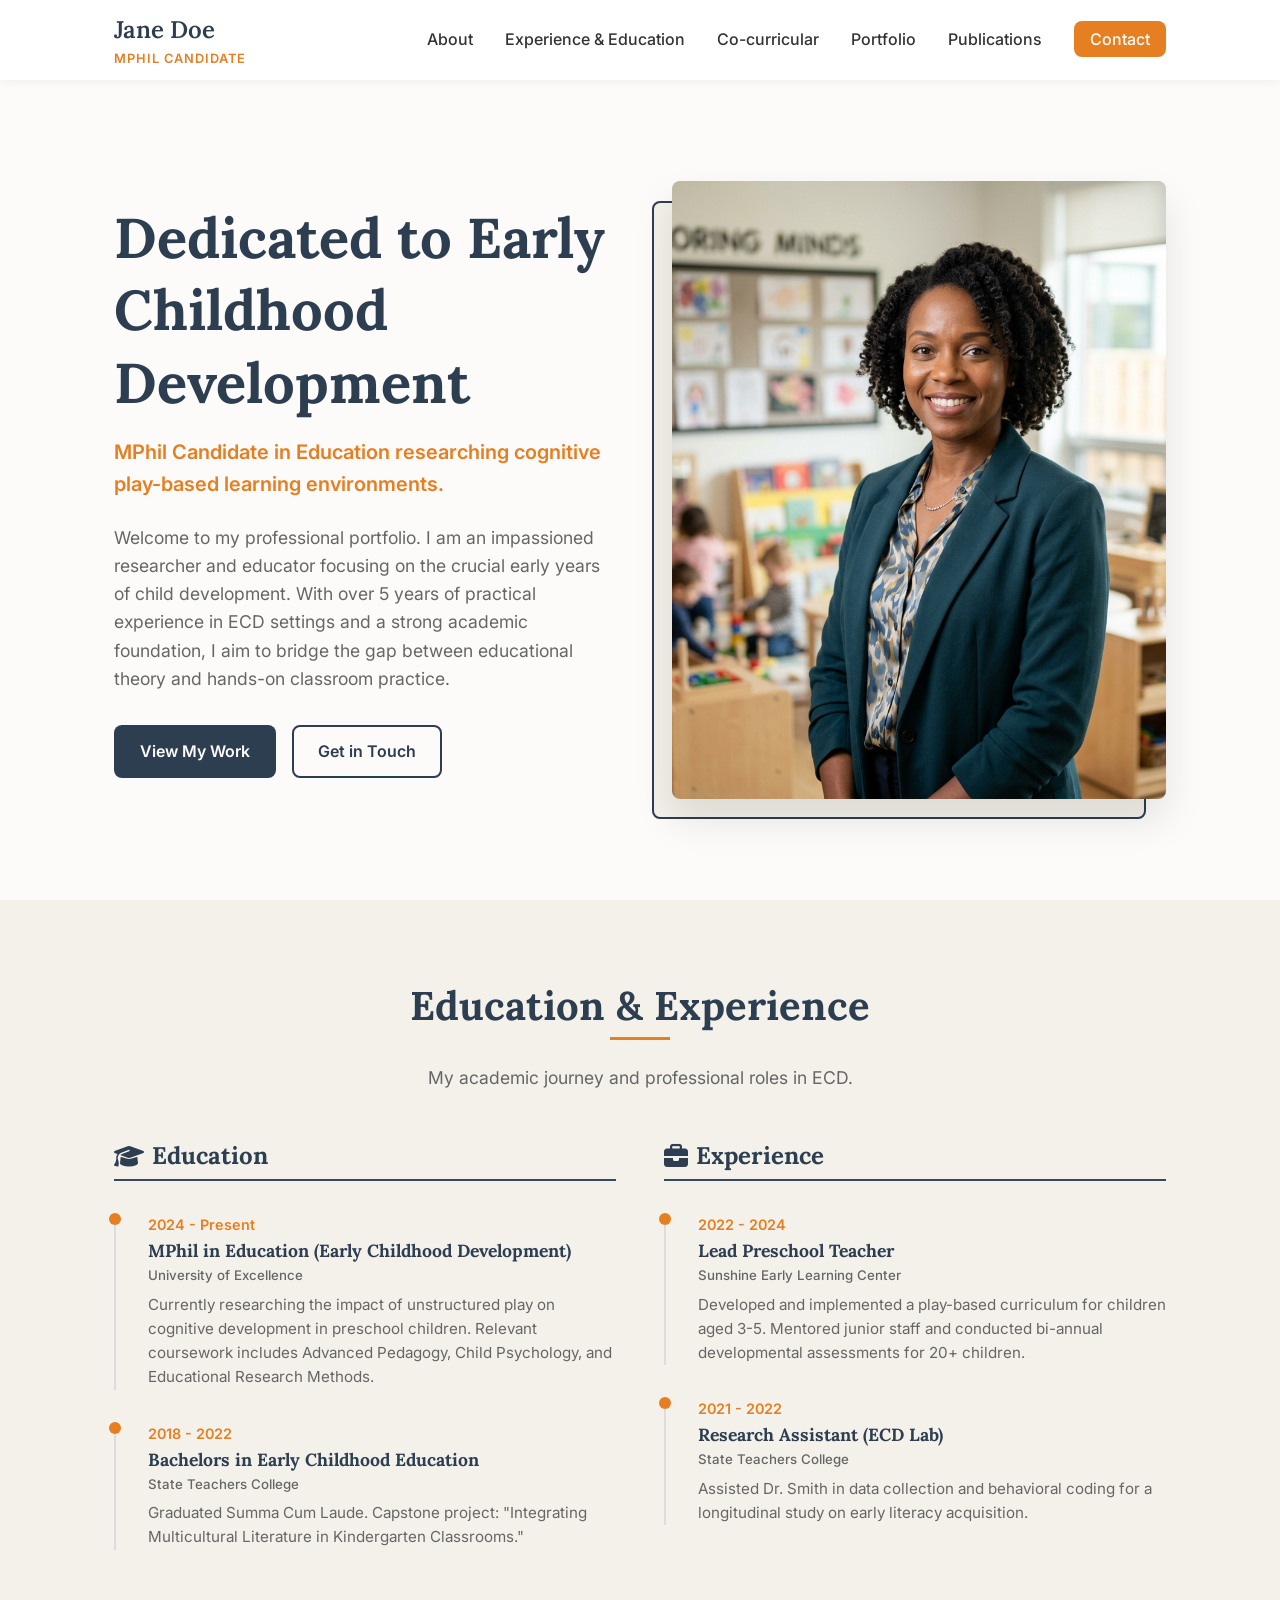
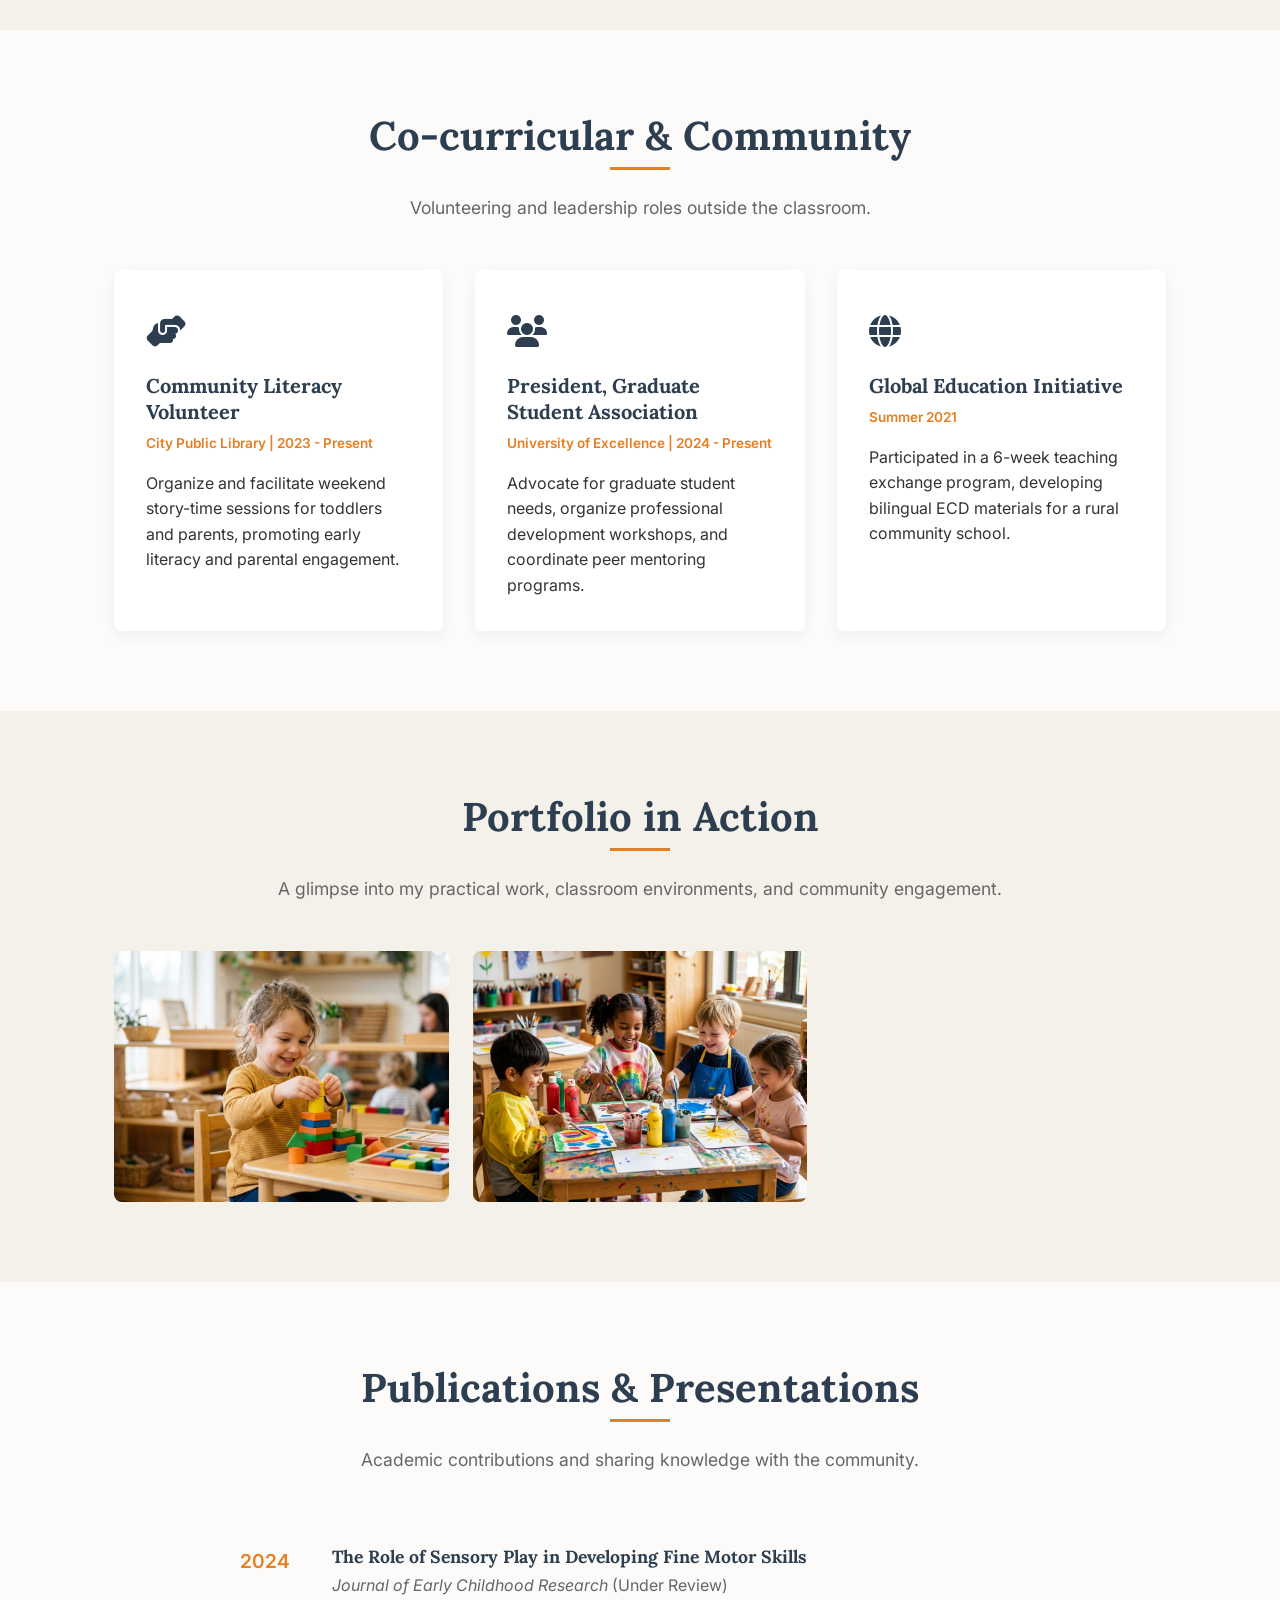
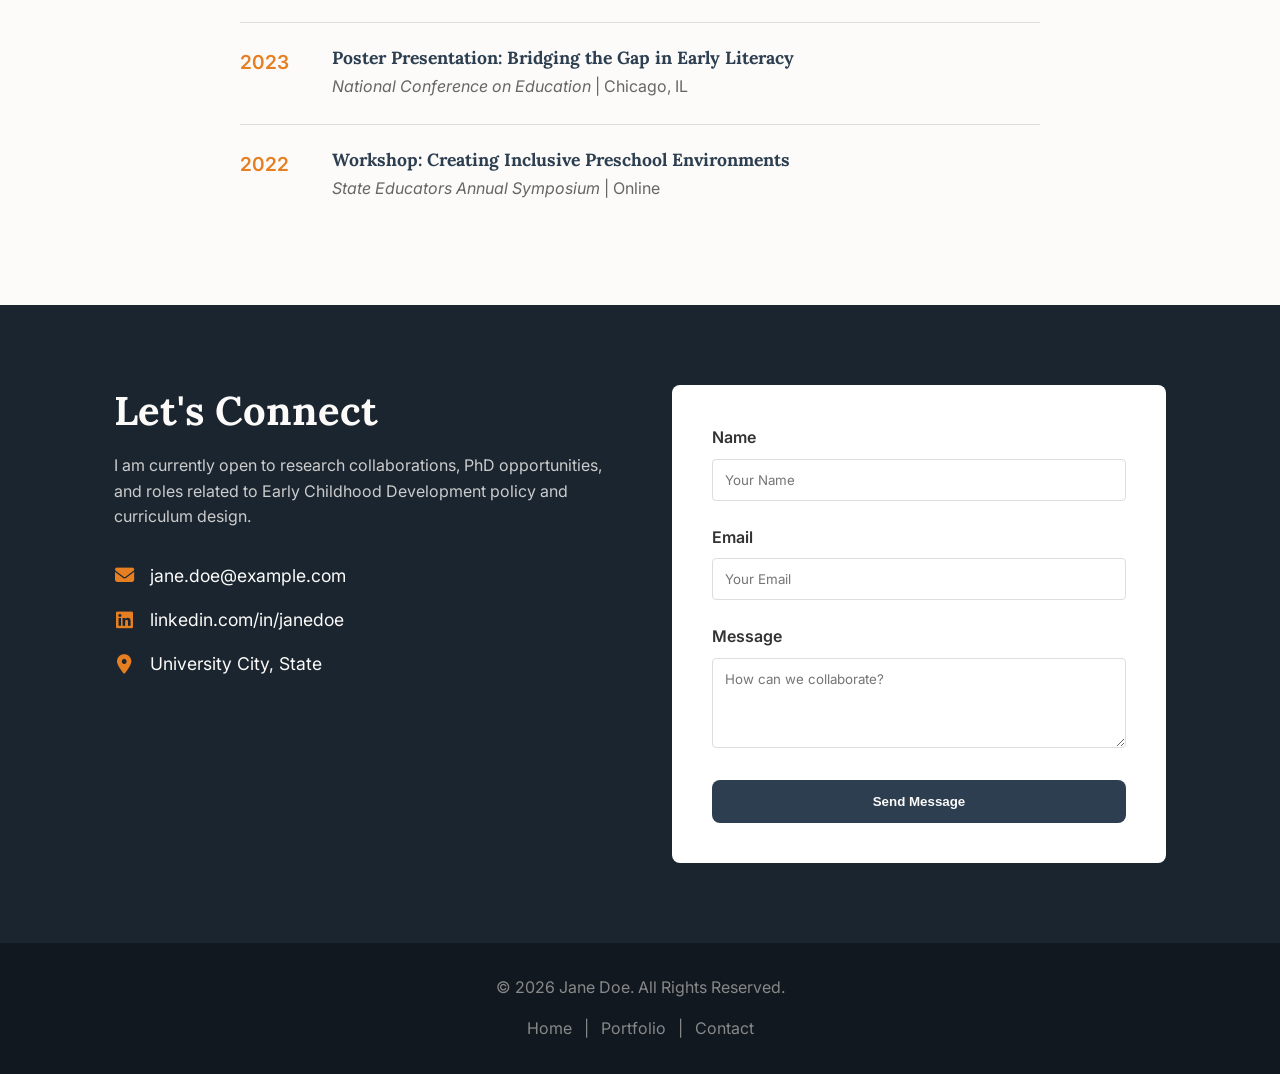
==== portfolio/index.html @ cab77593 "Initial portfolio setup" ====
<!DOCTYPE html>
<html lang="en">
<head>
    <meta charset="UTF-8">
    <meta name="viewport" content="width=device-width, initial-scale=1.0">
    <meta name="description" content="Professional portfolio for an MPhil in Education candidate specializing in Early Childhood Development (ECD).">
    <title>MPhil Education Portfolio | Early Childhood Development</title>
    <!-- Google Fonts -->
    <link rel="preconnect" href="https://fonts.googleapis.com">
    <link rel="preconnect" href="https://fonts.gstatic.com" crossorigin>
    <link href="https://fonts.googleapis.com/css2?family=Inter:wght@300;400;600&family=Lora:ital,wght@0,400;0,600;1,400&display=swap" rel="stylesheet">
    <!-- FontAwesome for Icons -->
    <link rel="stylesheet" href="https://cdnjs.cloudflare.com/ajax/libs/font-awesome/6.4.0/css/all.min.css">
    <!-- Custom CSS -->
    <link rel="stylesheet" href="css/styles.css">
</head>
<body>

    <!-- Header & Navigation -->
    <header class="site-header">
        <div class="container header-container">
            <div class="logo">
                <a href="#home">Jane Doe <span>MPhil Candidate</span></a>
            </div>
            <button class="mobile-menu-toggle" aria-label="Toggle navigation" aria-expanded="false">
                <i class="fas fa-bars"></i>
            </button>
            <nav class="main-nav">
                <ul>
                    <li><a href="#home">About</a></li>
                    <li><a href="#experience">Experience & Education</a></li>
                    <li><a href="#co-curricular">Co-curricular</a></li>
                    <li><a href="#portfolio">Portfolio</a></li>
                    <li><a href="#publications">Publications</a></li>
                    <li><a href="#contact" class="btn-nav">Contact</a></li>
                </ul>
            </nav>
        </div>
    </header>

    <main>
        <!-- Hero / About Section -->
        <section id="home" class="hero-section">
            <div class="container hero-container">
                <div class="hero-content">
                    <h1>Dedicated to Early Childhood Development</h1>
                    <p class="subtitle">MPhil Candidate in Education researching cognitive play-based learning environments.</p>
                    <p class="bio">
                        Welcome to my professional portfolio. I am an impassioned researcher and educator focusing on the crucial early years of child development. With over 5 years of practical experience in ECD settings and a strong academic foundation, I aim to bridge the gap between educational theory and hands-on classroom practice.
                    </p>
                    <div class="hero-actions">
                        <a href="#portfolio" class="btn btn-primary">View My Work</a>
                        <a href="#contact" class="btn btn-outline">Get in Touch</a>
                    </div>
                </div>
                <div class="hero-image">
                    <img src="assets/images/profile_photo.png" alt="Portrait of Jane Doe in an early childhood classroom">
                    <div class="image-backdrop"></div>
                </div>
            </div>
        </section>

        <!-- Education & Experience Section -->
        <section id="experience" class="section bg-light">
            <div class="container">
                <div class="section-header">
                    <h2>Education & Experience</h2>
                    <p>My academic journey and professional roles in ECD.</p>
                </div>
                <div class="timeline-container">
                    
                    <!-- Education Timeline -->
                    <div class="timeline">
                        <h3 class="timeline-title"><i class="fas fa-graduation-cap"></i> Education</h3>
                        <div class="timeline-item">
                            <div class="timeline-dot"></div>
                            <div class="timeline-date">2024 - Present</div>
                            <h4>MPhil in Education (Early Childhood Development)</h4>
                            <h5>University of Excellence</h5>
                            <p>Currently researching the impact of unstructured play on cognitive development in preschool children. Relevant coursework includes Advanced Pedagogy, Child Psychology, and Educational Research Methods.</p>
                        </div>
                        <div class="timeline-item">
                            <div class="timeline-dot"></div>
                            <div class="timeline-date">2018 - 2022</div>
                            <h4>Bachelors in Early Childhood Education</h4>
                            <h5>State Teachers College</h5>
                            <p>Graduated Summa Cum Laude. Capstone project: "Integrating Multicultural Literature in Kindergarten Classrooms."</p>
                        </div>
                    </div>

                    <!-- Experience Timeline -->
                    <div class="timeline">
                        <h3 class="timeline-title"><i class="fas fa-briefcase"></i> Experience</h3>
                        <div class="timeline-item">
                            <div class="timeline-dot"></div>
                            <div class="timeline-date">2022 - 2024</div>
                            <h4>Lead Preschool Teacher</h4>
                            <h5>Sunshine Early Learning Center</h5>
                            <p>Developed and implemented a play-based curriculum for children aged 3-5. Mentored junior staff and conducted bi-annual developmental assessments for 20+ children.</p>
                        </div>
                        <div class="timeline-item">
                            <div class="timeline-dot"></div>
                            <div class="timeline-date">2021 - 2022</div>
                            <h4>Research Assistant (ECD Lab)</h4>
                            <h5>State Teachers College</h5>
                            <p>Assisted Dr. Smith in data collection and behavioral coding for a longitudinal study on early literacy acquisition.</p>
                        </div>
                    </div>
                </div>
            </div>
        </section>

        <!-- Co-curricular Activities -->
        <section id="co-curricular" class="section">
            <div class="container">
                <div class="section-header">
                    <h2>Co-curricular & Community</h2>
                    <p>Volunteering and leadership roles outside the classroom.</p>
                </div>
                <div class="cards-grid">
                    <div class="card">
                        <div class="card-icon"><i class="fas fa-hands-helping"></i></div>
                        <h3>Community Literacy Volunteer</h3>
                        <p class="card-date">City Public Library | 2023 - Present</p>
                        <p>Organize and facilitate weekend story-time sessions for toddlers and parents, promoting early literacy and parental engagement.</p>
                    </div>
                    <div class="card">
                        <div class="card-icon"><i class="fas fa-users"></i></div>
                        <h3>President, Graduate Student Association</h3>
                        <p class="card-date">University of Excellence | 2024 - Present</p>
                        <p>Advocate for graduate student needs, organize professional development workshops, and coordinate peer mentoring programs.</p>
                    </div>
                    <div class="card">
                        <div class="card-icon"><i class="fas fa-globe"></i></div>
                        <h3>Global Education Initiative</h3>
                        <p class="card-date">Summer 2021</p>
                        <p>Participated in a 6-week teaching exchange program, developing bilingual ECD materials for a rural community school.</p>
                    </div>
                </div>
            </div>
        </section>

        <!-- Portfolio / Photo Gallery -->
        <section id="portfolio" class="section bg-light">
            <div class="container">
                <div class="section-header">
                    <h2>Portfolio in Action</h2>
                    <p>A glimpse into my practical work, classroom environments, and community engagement.</p>
                </div>
                <!-- Gallery Grid -->
                <div class="gallery-grid" id="gallery-container">
                    <!-- Gallery items will be populated by JavaScript -->
                </div>
            </div>
        </section>

        <!-- Publications & Presentations -->
        <section id="publications" class="section">
            <div class="container">
                <div class="section-header">
                    <h2>Publications & Presentations</h2>
                    <p>Academic contributions and sharing knowledge with the community.</p>
                </div>
                <ul class="publications-list">
                    <li>
                        <span class="pub-year">2024</span>
                        <div class="pub-details">
                            <h4>The Role of Sensory Play in Developing Fine Motor Skills</h4>
                            <p><em>Journal of Early Childhood Research</em> (Under Review)</p>
                        </div>
                    </li>
                    <li>
                        <span class="pub-year">2023</span>
                        <div class="pub-details">
                            <h4>Poster Presentation: Bridging the Gap in Early Literacy</h4>
                            <p><em>National Conference on Education</em> | Chicago, IL</p>
                        </div>
                    </li>
                    <li>
                        <span class="pub-year">2022</span>
                        <div class="pub-details">
                            <h4>Workshop: Creating Inclusive Preschool Environments</h4>
                            <p><em>State Educators Annual Symposium</em> | Online</p>
                        </div>
                    </li>
                </ul>
            </div>
        </section>

        <!-- Contact Section -->
        <section id="contact" class="section bg-dark">
            <div class="container">
                <div class="contact-grid">
                    <div class="contact-info">
                        <h2>Let's Connect</h2>
                        <p>I am currently open to research collaborations, PhD opportunities, and roles related to Early Childhood Development policy and curriculum design.</p>
                        <ul class="contact-details">
                            <li><i class="fas fa-envelope"></i> <a href="mailto:jane.doe@example.com">jane.doe@example.com</a></li>
                            <li><i class="fab fa-linkedin"></i> <a href="#" target="_blank" rel="noopener noreferrer">linkedin.com/in/janedoe</a></li>
                            <li><i class="fas fa-map-marker-alt"></i> University City, State</li>
                        </ul>
                    </div>
                    <div class="contact-form-wrapper">
                        <form class="contact-form" action="#" method="POST" onsubmit="event.preventDefault(); alert('This is a static site scaffold. Form submission would be handled by a backend service like Formspree in a real deployment.');">
                            <div class="form-group">
                                <label for="name">Name</label>
                                <input type="text" id="name" name="name" required placeholder="Your Name">
                            </div>
                            <div class="form-group">
                                <label for="email">Email</label>
                                <input type="email" id="email" name="email" required placeholder="Your Email">
                            </div>
                            <div class="form-group">
                                <label for="message">Message</label>
                                <textarea id="message" name="message" rows="4" required placeholder="How can we collaborate?"></textarea>
                            </div>
                            <button type="submit" class="btn btn-primary btn-block">Send Message</button>
                        </form>
                    </div>
                </div>
            </div>
        </section>
    </main>

    <footer class="site-footer">
        <div class="container">
            <p>&copy; 2026 Jane Doe. All Rights Reserved.</p>
            <p class="footer-links">
                <a href="#home">Home</a> | 
                <a href="#portfolio">Portfolio</a> | 
                <a href="#contact">Contact</a>
            </p>
        </div>
    </footer>

    <!-- Lightbox Modal -->
    <div id="lightbox" class="lightbox" aria-hidden="true" role="dialog" aria-modal="true">
        <button class="lightbox-close" aria-label="Close image"><i class="fas fa-times"></i></button>
        <div class="lightbox-content">
            <img src="" alt="Enlarged portfolio image" id="lightbox-img">
            <p id="lightbox-caption" class="lightbox-caption"></p>
        </div>
    </div>

    <!-- Custom JS -->
    <script src="js/main.js"></script>
</body>
</html>
---- portfolio/css/styles.css ----
/* 
   MPhil Education Portfolio - Main Stylesheet
   Designed for clean, academic, and accessible presentation.
*/

:root {
    /* Color Palette - Professional Academic Theme */
    --primary-color: #2c3e50; /* Navy Blue */
    --primary-light: #34495e;
    --accent-color: #e67e22;  /* Warm Terra Cotta/Orange for accents */
    --bg-color: #fcfbf9;      /* Off-white, warm background */
    --bg-light: #f4f1ea;      /* Slightly darker off-white for sections */
    --bg-dark: #1a252f;       /* Dark section background */
    --text-main: #333333;
    --text-muted: #666666;
    --text-light: #fcfbf9;
    
    /* Typography */
    --font-heading: 'Lora', serif;
    --font-body: 'Inter', sans-serif;
    
    /* Spacing & Layout */
    --spacing-sm: 0.5rem;
    --spacing-md: 1.5rem;
    --spacing-lg: 3rem;
    --spacing-xl: 5rem;
    --container-width: 1100px;
    --border-radius: 8px;
    --transition: all 0.3s ease;
}

/* Base Styles */
* {
    margin: 0;
    padding: 0;
    box-sizing: border-box;
}

html {
    scroll-behavior: smooth;
}

body {
    font-family: var(--font-body);
    color: var(--text-main);
    background-color: var(--bg-color);
    line-height: 1.6;
    font-size: 16px;
}

h1, h2, h3, h4, h5, h6 {
    font-family: var(--font-heading);
    color: var(--primary-color);
    margin-bottom: var(--spacing-sm);
    line-height: 1.3;
}

a {
    color: var(--primary-color);
    text-decoration: none;
    transition: var(--transition);
}

a:hover {
    color: var(--accent-color);
}

img {
    max-width: 100%;
    height: auto;
    display: block;
}

ul {
    list-style: none;
}

/* Layout Utilities */
.container {
    max-width: var(--container-width);
    margin: 0 auto;
    padding: 0 var(--spacing-md);
}

.section {
    padding: var(--spacing-xl) 0;
}

.section-header {
    text-align: center;
    margin-bottom: var(--spacing-lg);
}

.section-header h2 {
    font-size: 2.5rem;
    position: relative;
    display: inline-block;
    padding-bottom: 0.5rem;
}

.section-header h2::after {
    content: '';
    position: absolute;
    width: 60px;
    height: 3px;
    background-color: var(--accent-color);
    bottom: 0;
    left: 50%;
    transform: translateX(-50%);
}

.section-header p {
    color: var(--text-muted);
    margin-top: 1rem;
    font-size: 1.1rem;
}

.bg-light { background-color: var(--bg-light); }
.bg-dark { background-color: var(--bg-dark); color: var(--text-light); }
.bg-dark h2, .bg-dark h3 { color: var(--text-light); }

/* Buttons */
.btn {
    display: inline-block;
    padding: 0.75rem 1.5rem;
    border-radius: var(--border-radius);
    font-weight: 600;
    cursor: pointer;
    text-align: center;
    transition: var(--transition);
    border: 2px solid transparent;
}

.btn-primary {
    background-color: var(--primary-color);
    color: var(--text-light);
}

.btn-primary:hover {
    background-color: var(--primary-light);
    color: white;
    transform: translateY(-2px);
}

.btn-outline {
    background-color: transparent;
    border-color: var(--primary-color);
    color: var(--primary-color);
}

.btn-outline:hover {
    background-color: var(--primary-color);
    color: var(--text-light);
}

.btn-block {
    display: block;
    width: 100%;
}

/* Header & Navigation */
.site-header {
    background-color: white;
    box-shadow: 0 2px 10px rgba(0,0,0,0.05);
    position: sticky;
    top: 0;
    z-index: 1000;
}

.header-container {
    display: flex;
    justify-content: space-between;
    align-items: center;
    height: 80px;
}

.logo a {
    font-family: var(--font-heading);
    font-size: 1.5rem;
    font-weight: 600;
    color: var(--primary-color);
}

.logo span {
    display: block;
    font-family: var(--font-body);
    font-size: 0.8rem;
    color: var(--accent-color);
    text-transform: uppercase;
    letter-spacing: 1px;
}

.main-nav ul {
    display: flex;
    gap: 2rem;
    align-items: center;
}

.main-nav a {
    font-weight: 500;
    color: var(--text-main);
}

.main-nav a:hover {
    color: var(--accent-color);
}

.btn-nav {
    background-color: var(--accent-color);
    color: white !important;
    padding: 0.5rem 1rem;
    border-radius: var(--border-radius);
    transition: var(--transition);
}

.btn-nav:hover {
    background-color: #d68910;
}

.mobile-menu-toggle {
    display: none;
    background: none;
    border: none;
    font-size: 1.5rem;
    color: var(--primary-color);
    cursor: pointer;
}

/* Hero Section */
.hero-section {
    padding: 6rem 0;
    min-height: calc(100vh - 80px);
    display: flex;
    align-items: center;
}

.hero-container {
    display: grid;
    grid-template-columns: 1fr 1fr;
    gap: 4rem;
    align-items: center;
}

.hero-content h1 {
    font-size: 3.5rem;
    margin-bottom: 1rem;
}

.hero-content .subtitle {
    font-size: 1.25rem;
    color: var(--accent-color);
    font-weight: 600;
    margin-bottom: 1.5rem;
}

.hero-content .bio {
    font-size: 1.1rem;
    color: var(--text-muted);
    margin-bottom: 2rem;
}

.hero-actions {
    display: flex;
    gap: 1rem;
}

.hero-image {
    position: relative;
    border-radius: var(--border-radius);
}

.hero-image img {
    border-radius: var(--border-radius);
    position: relative;
    z-index: 2;
    box-shadow: 0 20px 40px rgba(0,0,0,0.1);
    object-fit: cover;
    aspect-ratio: 4/5;
    width: 100%;
}

.image-backdrop {
    position: absolute;
    top: 20px;
    left: -20px;
    width: 100%;
    height: 100%;
    background-color: var(--bg-light);
    border: 2px solid var(--primary-color);
    border-radius: var(--border-radius);
    z-index: 1;
}

/* Timeline (Education & Experience) */
.timeline-container {
    display: grid;
    grid-template-columns: 1fr 1fr;
    gap: 3rem;
}

.timeline-title {
    font-size: 1.5rem;
    margin-bottom: 2rem;
    display: flex;
    align-items: center;
    gap: 0.5rem;
    border-bottom: 2px solid var(--primary-light);
    padding-bottom: 0.5rem;
}

.timeline-item {
    position: relative;
    padding-left: 2rem;
    margin-bottom: 2rem;
    border-left: 2px solid #ddd;
}

.timeline-item:last-child {
    margin-bottom: 0;
}

.timeline-dot {
    position: absolute;
    left: -7px;
    top: 0;
    width: 12px;
    height: 12px;
    background-color: var(--accent-color);
    border-radius: 50%;
}

.timeline-date {
    font-weight: 600;
    color: var(--accent-color);
    font-size: 0.9rem;
    margin-bottom: 0.25rem;
}

.timeline-item h4 {
    margin-bottom: 0.25rem;
    font-size: 1.1rem;
}

.timeline-item h5 {
    color: var(--text-muted);
    font-family: var(--font-body);
    font-weight: 500;
    margin-bottom: 0.5rem;
}

.timeline-item p {
    font-size: 0.95rem;
    color: var(--text-muted);
}

/* Co-curricular Cards */
.cards-grid {
    display: grid;
    grid-template-columns: repeat(auto-fit, minmax(300px, 1fr));
    gap: 2rem;
}

.card {
    background-color: white;
    padding: 2rem;
    border-radius: var(--border-radius);
    box-shadow: 0 5px 15px rgba(0,0,0,0.05);
    transition: var(--transition);
    border-top: 4px solid transparent;
}

.card:hover {
    transform: translateY(-5px);
    box-shadow: 0 10px 25px rgba(0,0,0,0.1);
    border-top-color: var(--accent-color);
}

.card-icon {
    font-size: 2rem;
    color: var(--primary-color);
    margin-bottom: 1rem;
}

.card h3 {
    font-size: 1.25rem;
    margin-bottom: 0.5rem;
}

.card-date {
    font-size: 0.85rem;
    color: var(--accent-color);
    font-weight: 600;
    margin-bottom: 1rem;
}

/* Portfolio Gallery */
.gallery-grid {
    display: grid;
    grid-template-columns: repeat(auto-fill, minmax(300px, 1fr));
    gap: 1.5rem;
}

.gallery-item {
    position: relative;
    border-radius: var(--border-radius);
    overflow: hidden;
    cursor: pointer;
    aspect-ratio: 4/3;
}

.gallery-item img {
    width: 100%;
    height: 100%;
    object-fit: cover;
    transition: transform 0.5s ease;
}

.gallery-overlay {
    position: absolute;
    bottom: 0;
    left: 0;
    right: 0;
    background: linear-gradient(transparent, rgba(0,0,0,0.8));
    padding: 2rem 1rem 1rem;
    color: white;
    transform: translateY(100%);
    transition: transform 0.3s ease;
}

.gallery-item:hover img {
    transform: scale(1.05);
}

.gallery-item:hover .gallery-overlay {
    transform: translateY(0);
}

.gallery-overlay h3 {
    color: white;
    font-size: 1.1rem;
    margin-bottom: 0.25rem;
}

.gallery-overlay p {
    font-size: 0.9rem;
    opacity: 0.9;
}

/* Publications */
.publications-list {
    max-width: 800px;
    margin: 0 auto;
}

.publications-list li {
    display: flex;
    gap: 2rem;
    padding: 1.5rem 0;
    border-bottom: 1px solid #ddd;
}

.publications-list li:last-child {
    border-bottom: none;
}

.pub-year {
    font-weight: 600;
    font-size: 1.2rem;
    color: var(--accent-color);
    min-width: 60px;
}

.pub-details h4 {
    font-size: 1.1rem;
    margin-bottom: 0.25rem;
}

.pub-details p {
    color: var(--text-muted);
}

/* Contact Section */
.contact-grid {
    display: grid;
    grid-template-columns: 1fr 1fr;
    gap: 4rem;
}

.contact-info h2 {
    font-size: 2.5rem;
    margin-bottom: 1rem;
}

.contact-info p {
    margin-bottom: 2rem;
    color: #ccc;
}

.contact-details li {
    display: flex;
    align-items: center;
    gap: 1rem;
    margin-bottom: 1rem;
    font-size: 1.1rem;
}

.contact-details i {
    color: var(--accent-color);
    font-size: 1.2rem;
    width: 20px;
    text-align: center;
}

.contact-details a {
    color: var(--text-light);
}

.contact-details a:hover {
    color: var(--accent-color);
}

.contact-form {
    background-color: white;
    padding: 2.5rem;
    border-radius: var(--border-radius);
    color: var(--text-main);
}

.form-group {
    margin-bottom: 1.5rem;
}

.form-group label {
    display: block;
    margin-bottom: 0.5rem;
    font-weight: 600;
}

.form-group input,
.form-group textarea {
    width: 100%;
    padding: 0.75rem;
    border: 1px solid #ddd;
    border-radius: 4px;
    font-family: inherit;
    transition: border-color 0.3s;
}

.form-group input:focus,
.form-group textarea:focus {
    outline: none;
    border-color: var(--primary-color);
}

/* Footer */
.site-footer {
    background-color: #111820;
    color: #888;
    text-align: center;
    padding: 2rem 0;
}

.footer-links {
    margin-top: 1rem;
}

.footer-links a {
    color: #888;
    margin: 0 0.5rem;
}

.footer-links a:hover {
    color: white;
}

/* Lightbox */
.lightbox {
    position: fixed;
    top: 0;
    left: 0;
    width: 100%;
    height: 100%;
    background-color: rgba(0,0,0,0.9);
    z-index: 2000;
    display: flex;
    justify-content: center;
    align-items: center;
    opacity: 0;
    pointer-events: none;
    transition: opacity 0.3s ease;
}

.lightbox.active {
    opacity: 1;
    pointer-events: auto;
}

.lightbox-content {
    max-width: 90%;
    max-height: 90vh;
    text-align: center;
}

.lightbox-content img {
    max-height: 80vh;
    border-radius: 4px;
    box-shadow: 0 5px 25px rgba(0,0,0,0.5);
}

.lightbox-caption {
    color: white;
    margin-top: 1rem;
    font-size: 1.1rem;
}

.lightbox-close {
    position: absolute;
    top: 20px;
    right: 30px;
    background: none;
    border: none;
    color: white;
    font-size: 2rem;
    cursor: pointer;
    transition: color 0.3s;
}

.lightbox-close:hover {
    color: var(--accent-color);
}

/* Responsive Design */
@media (max-width: 992px) {
    .hero-container,
    .timeline-container,
    .contact-grid {
        grid-template-columns: 1fr;
    }
    
    .hero-section {
        text-align: center;
        padding: 4rem 0;
    }
    
    .hero-actions {
        justify-content: center;
    }
    
    .hero-image {
        max-width: 500px;
        margin: 0 auto;
    }
}

@media (max-width: 768px) {
    .mobile-menu-toggle {
        display: block;
    }
    
    .main-nav {
        position: absolute;
        top: 80px;
        left: 0;
        width: 100%;
        background-color: white;
        box-shadow: 0 10px 10px rgba(0,0,0,0.05);
        transform: translateY(-100%);
        opacity: 0;
        pointer-events: none;
        transition: var(--transition);
        padding: 1rem 0;
    }
    
    .main-nav.active {
        transform: translateY(0);
        opacity: 1;
        pointer-events: auto;
    }
    
    .main-nav ul {
        flex-direction: column;
        gap: 1rem;
    }
    
    .hero-content h1 {
        font-size: 2.5rem;
    }
    
    .publications-list li {
        flex-direction: column;
        gap: 0.5rem;
    }
}
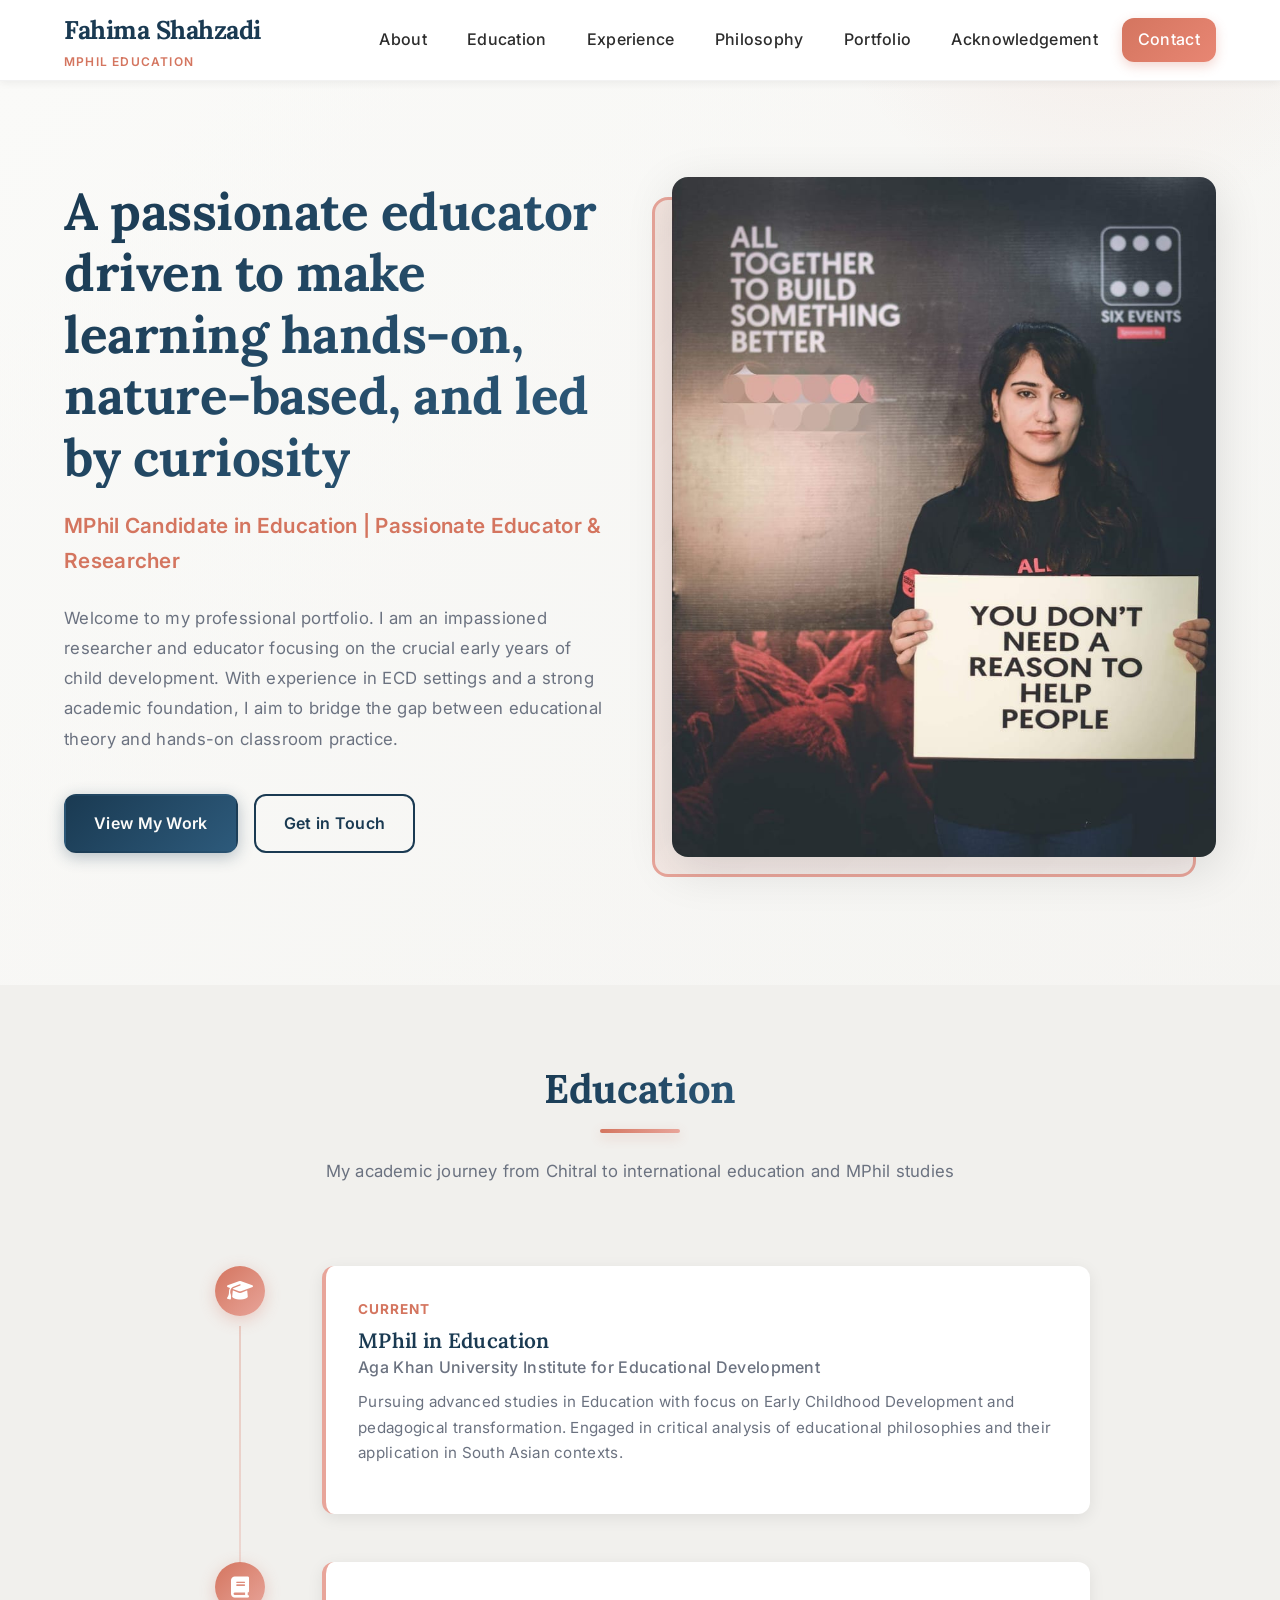
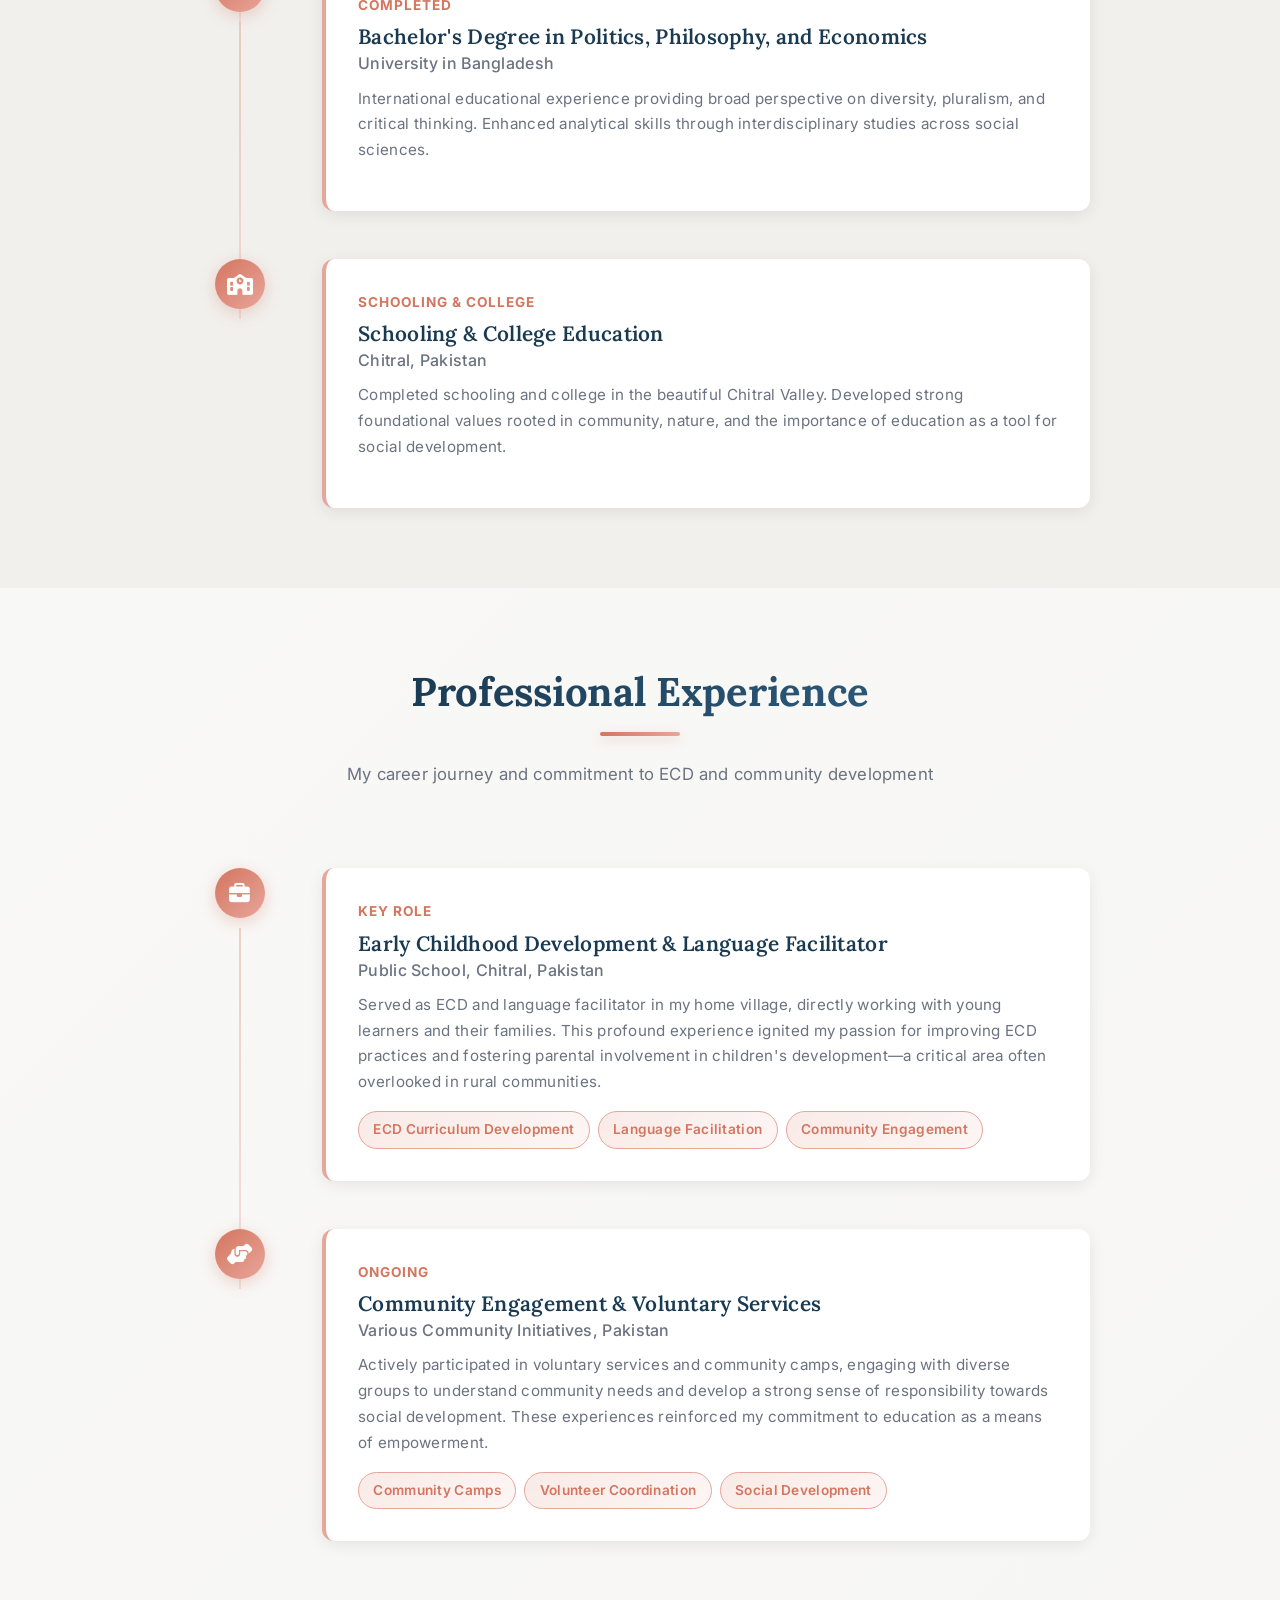
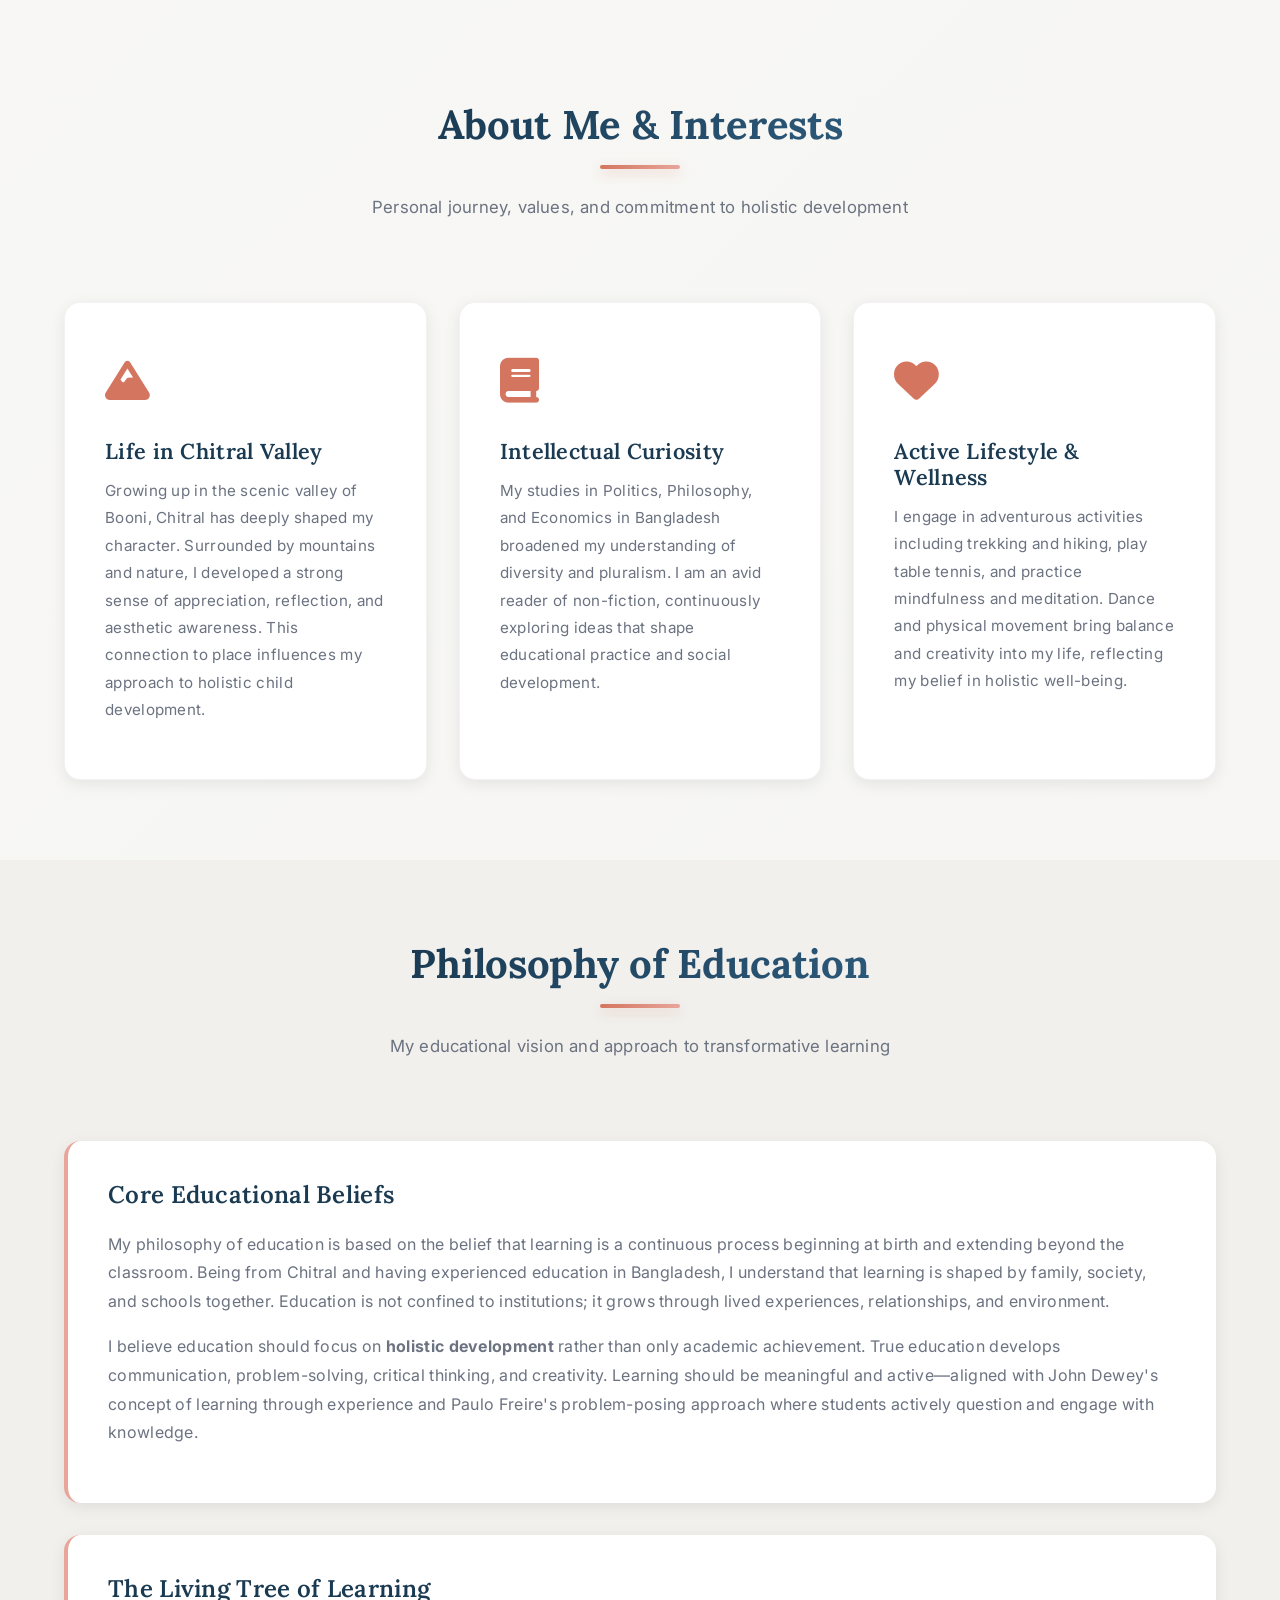
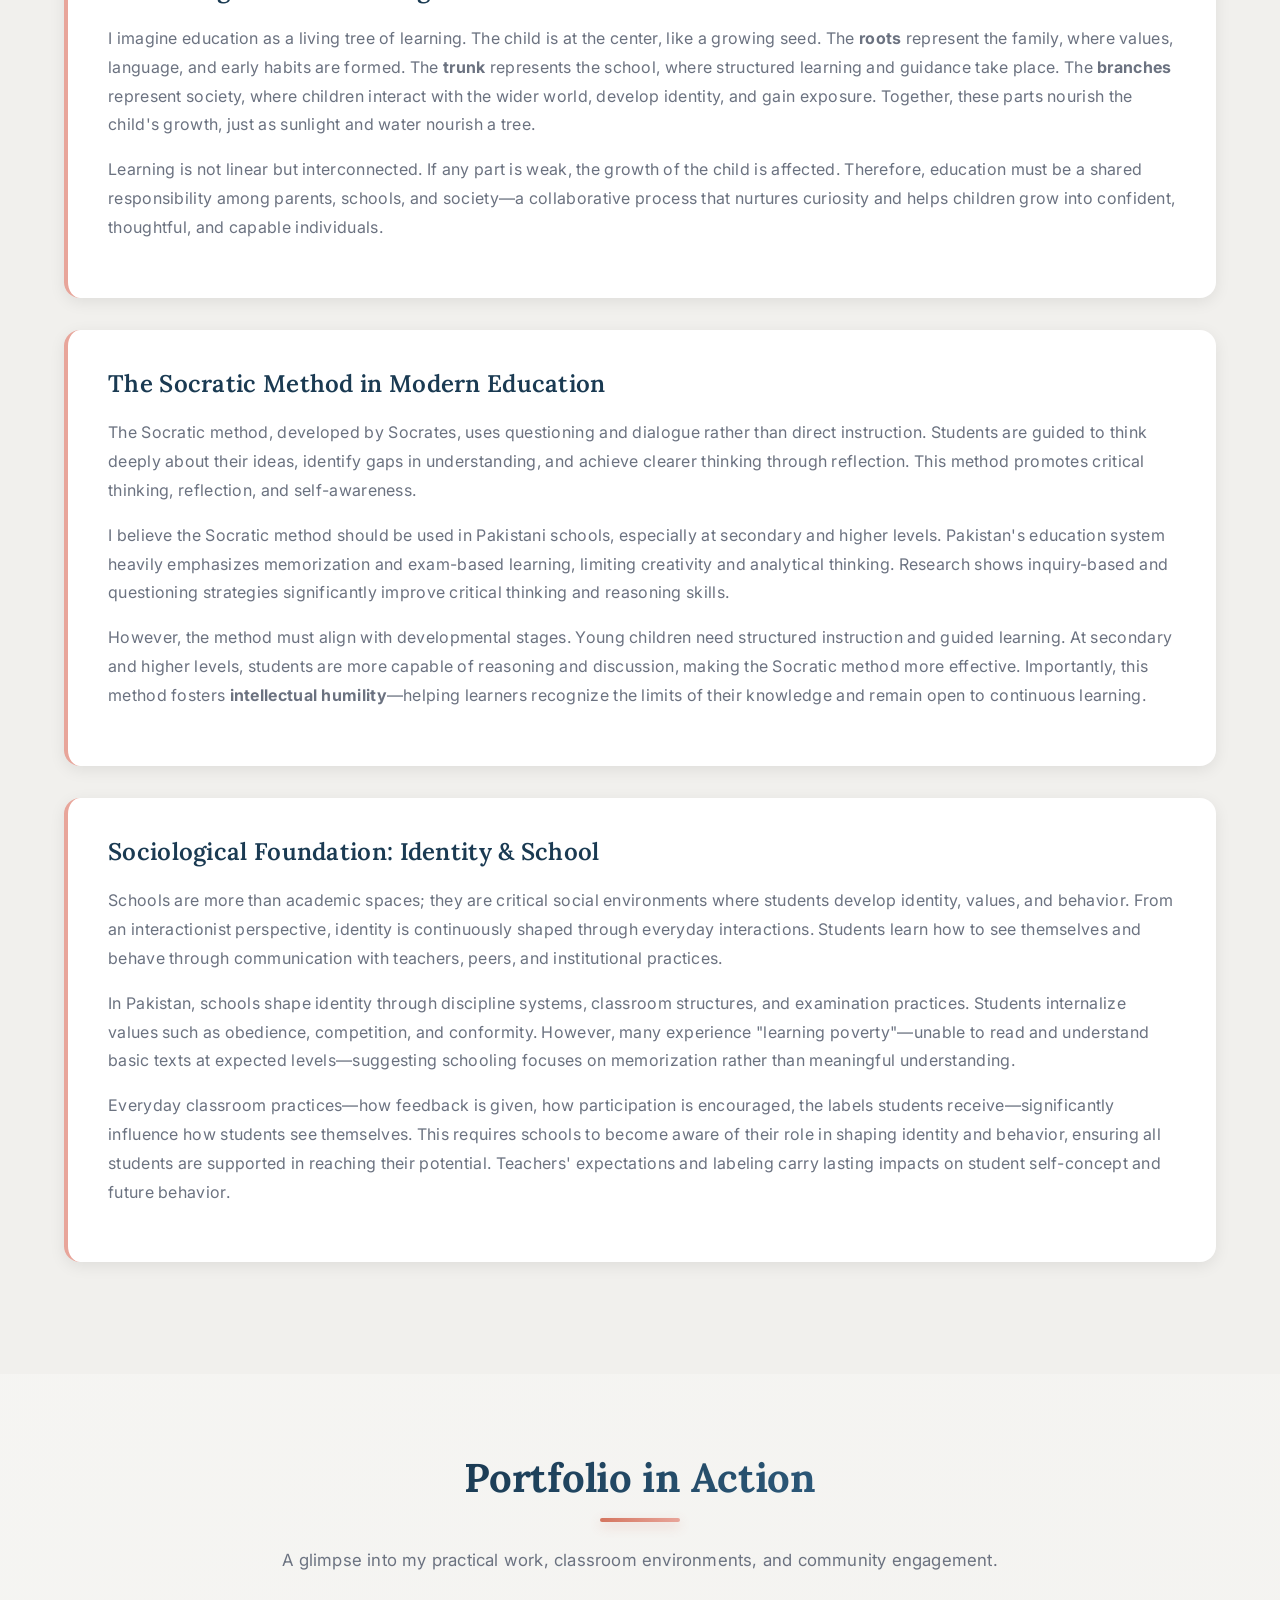
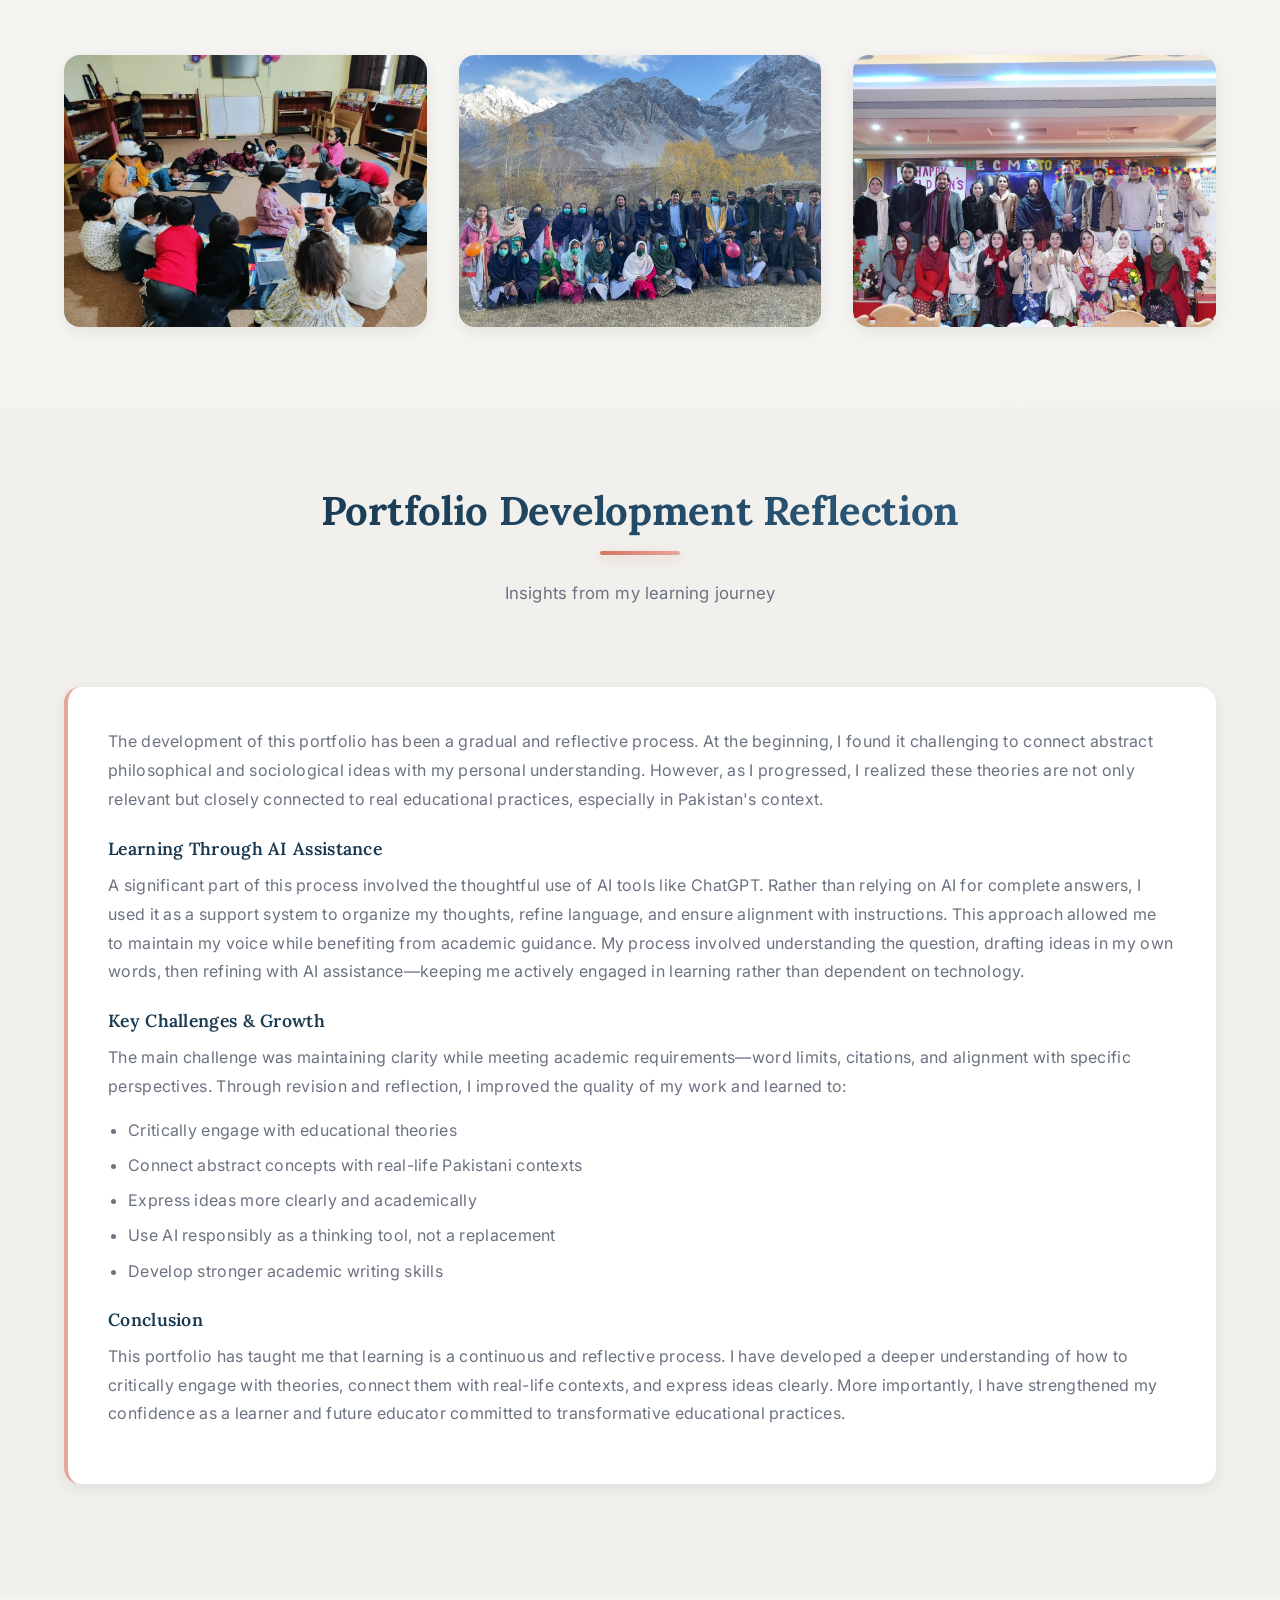
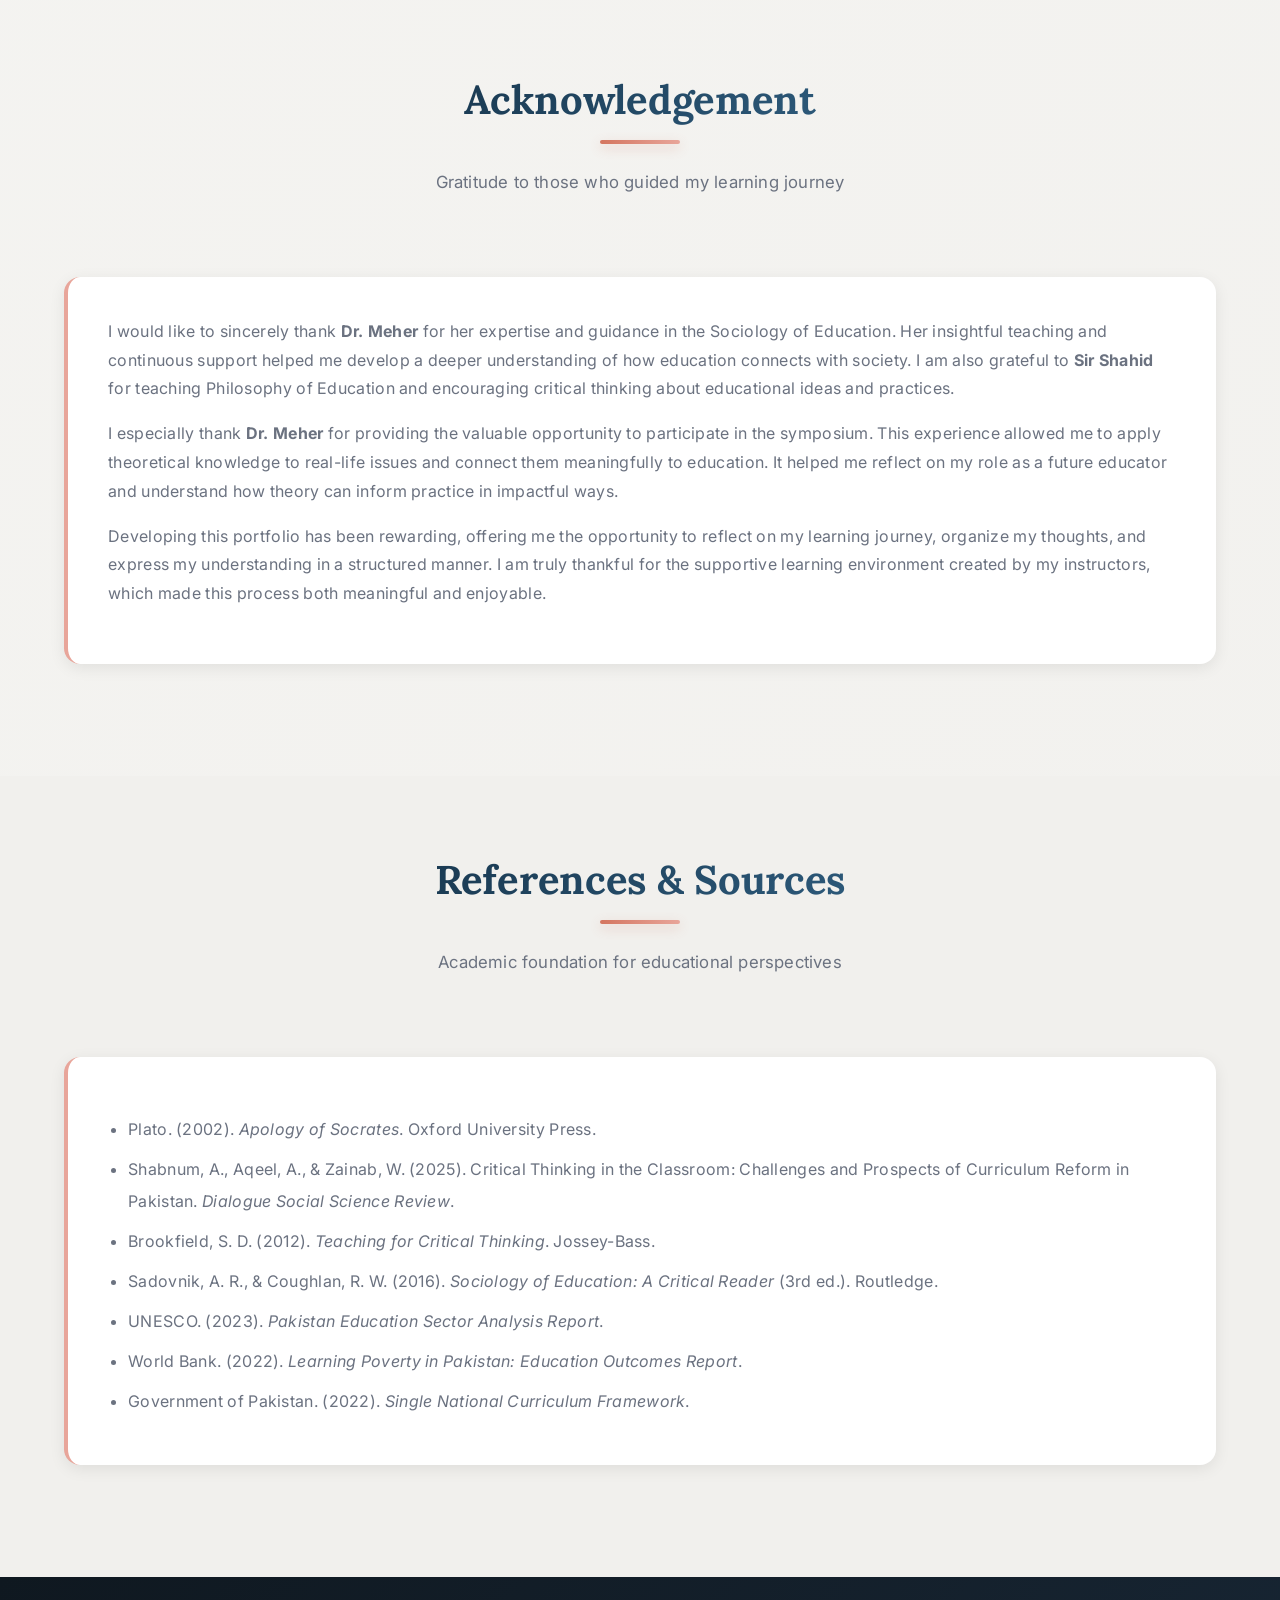
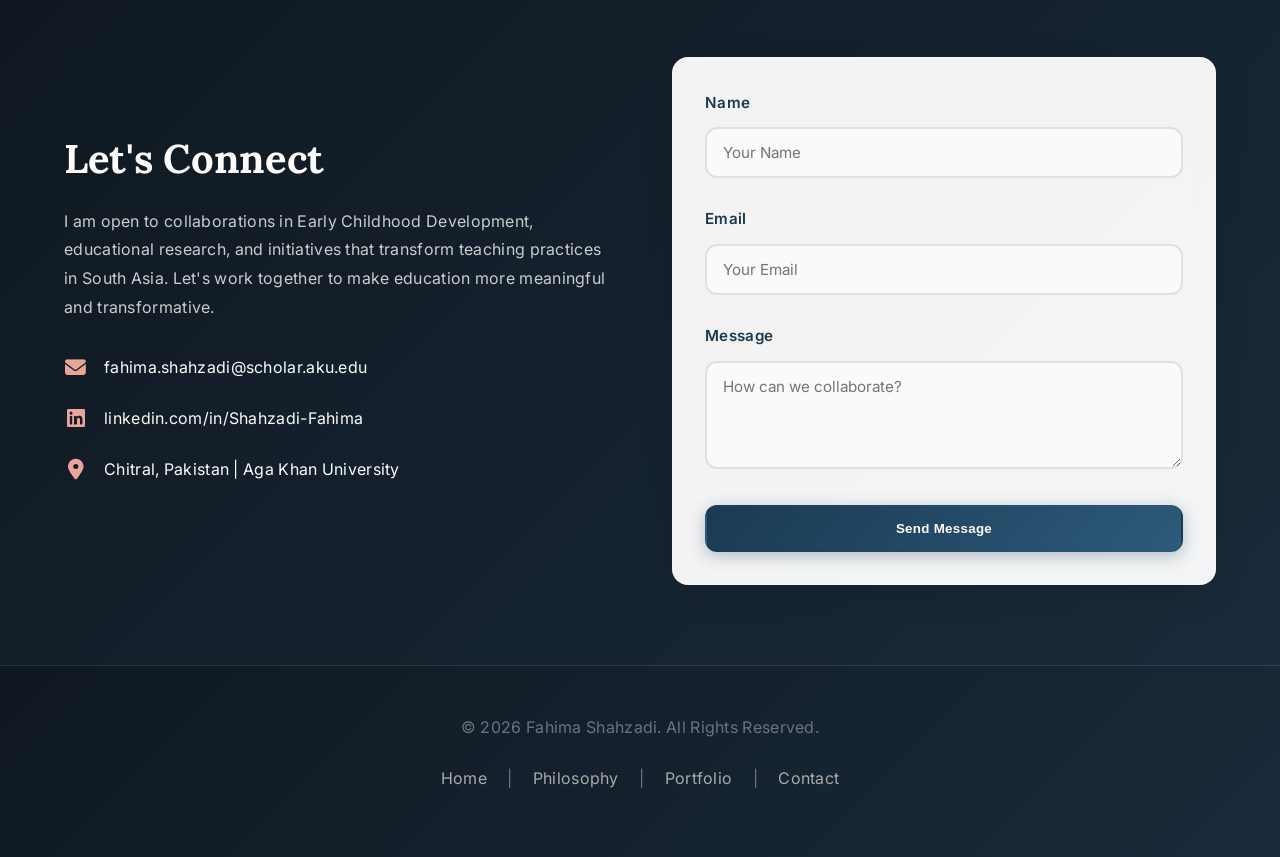
==== commit d9db8d04: "last changes" ====
--- a/portfolio/index.html
+++ b/portfolio/index.html
@@ -3,8 +3,8 @@
 <head>
     <meta charset="UTF-8">
     <meta name="viewport" content="width=device-width, initial-scale=1.0">
-    <meta name="description" content="Professional portfolio for an MPhil in Education candidate specializing in Early Childhood Development (ECD).">
-    <title>MPhil Education Portfolio | Early Childhood Development</title>
+    <meta name="description" content="Portfolio of Fahima Shahzadi - MPhil Education candidate. Expertise in Early Childhood Development, educational philosophy, and transformative teaching practices.">
+    <title>Fahima Shahzadi | MPhil Education Portfolio | Philosophy & ECD</title>
     <!-- Google Fonts -->
     <link rel="preconnect" href="https://fonts.googleapis.com">
     <link rel="preconnect" href="https://fonts.gstatic.com" crossorigin>
@@ -20,7 +20,7 @@
     <header class="site-header">
         <div class="container header-container">
             <div class="logo">
-                <a href="#home">Jane Doe <span>MPhil Candidate</span></a>
+                <a href="#home">Fahima Shahzadi <span>MPhil Education</span></a>
             </div>
             <button class="mobile-menu-toggle" aria-label="Toggle navigation" aria-expanded="false">
                 <i class="fas fa-bars"></i>
@@ -28,10 +28,11 @@
             <nav class="main-nav">
                 <ul>
                     <li><a href="#home">About</a></li>
-                    <li><a href="#experience">Experience & Education</a></li>
-                    <li><a href="#co-curricular">Co-curricular</a></li>
+                    <li><a href="#education">Education</a></li>
+                    <li><a href="#experience">Experience</a></li>
+                    <li><a href="#philosophy">Philosophy</a></li>
                     <li><a href="#portfolio">Portfolio</a></li>
-                    <li><a href="#publications">Publications</a></li>
+                    <li><a href="#acknowledgement">Acknowledgement</a></li>
                     <li><a href="#contact" class="btn-nav">Contact</a></li>
                 </ul>
             </nav>
@@ -43,10 +44,10 @@
         <section id="home" class="hero-section">
             <div class="container hero-container">
                 <div class="hero-content">
-                    <h1>Dedicated to Early Childhood Development</h1>
-                    <p class="subtitle">MPhil Candidate in Education researching cognitive play-based learning environments.</p>
-                    <p class="bio">
-                        Welcome to my professional portfolio. I am an impassioned researcher and educator focusing on the crucial early years of child development. With over 5 years of practical experience in ECD settings and a strong academic foundation, I aim to bridge the gap between educational theory and hands-on classroom practice.
+                    <h1 id="hero-title">Transforming Education Through Reflection and Critical Thinking</h1>
+                    <p class="subtitle" id="hero-subtitle">MPhil Candidate in Education at Aga Khan University Institute for Educational Development</p>
+                    <p class="bio" id="hero-bio">
+                        Growing up in Booni, Chitral has shaped my deep appreciation for nature, community, and holistic development. I am passionate about bridging the gap between educational theory and practice, particularly in Early Childhood Development. My journey spans from rural education in Pakistan to international exposure in Bangladesh, fueling my commitment to meaningful, transformative education that develops the whole child.
                     </p>
                     <div class="hero-actions">
                         <a href="#portfolio" class="btn btn-primary">View My Work</a>
@@ -54,94 +55,173 @@
                     </div>
                 </div>
                 <div class="hero-image">
-                    <img src="assets/images/profile_photo.png" alt="Portrait of Jane Doe in an early childhood classroom">
+                    <img src="assets/images/Fahima main picture.jpeg" alt="Portrait of Fahima Shahzadi from Chitral, Pakistan">
                     <div class="image-backdrop"></div>
                 </div>
             </div>
         </section>
 
-        <!-- Education & Experience Section -->
-        <section id="experience" class="section bg-light">
-            <div class="container">
-                <div class="section-header">
-                    <h2>Education & Experience</h2>
-                    <p>My academic journey and professional roles in ECD.</p>
-                </div>
-                <div class="timeline-container">
-                    
-                    <!-- Education Timeline -->
-                    <div class="timeline">
-                        <h3 class="timeline-title"><i class="fas fa-graduation-cap"></i> Education</h3>
-                        <div class="timeline-item">
-                            <div class="timeline-dot"></div>
-                            <div class="timeline-date">2024 - Present</div>
-                            <h4>MPhil in Education (Early Childhood Development)</h4>
-                            <h5>University of Excellence</h5>
-                            <p>Currently researching the impact of unstructured play on cognitive development in preschool children. Relevant coursework includes Advanced Pedagogy, Child Psychology, and Educational Research Methods.</p>
-                        </div>
-                        <div class="timeline-item">
-                            <div class="timeline-dot"></div>
-                            <div class="timeline-date">2018 - 2022</div>
-                            <h4>Bachelors in Early Childhood Education</h4>
-                            <h5>State Teachers College</h5>
-                            <p>Graduated Summa Cum Laude. Capstone project: "Integrating Multicultural Literature in Kindergarten Classrooms."</p>
-                        </div>
-                    </div>
-
-                    <!-- Experience Timeline -->
-                    <div class="timeline">
-                        <h3 class="timeline-title"><i class="fas fa-briefcase"></i> Experience</h3>
-                        <div class="timeline-item">
-                            <div class="timeline-dot"></div>
-                            <div class="timeline-date">2022 - 2024</div>
-                            <h4>Lead Preschool Teacher</h4>
-                            <h5>Sunshine Early Learning Center</h5>
-                            <p>Developed and implemented a play-based curriculum for children aged 3-5. Mentored junior staff and conducted bi-annual developmental assessments for 20+ children.</p>
-                        </div>
-                        <div class="timeline-item">
-                            <div class="timeline-dot"></div>
-                            <div class="timeline-date">2021 - 2022</div>
-                            <h4>Research Assistant (ECD Lab)</h4>
-                            <h5>State Teachers College</h5>
-                            <p>Assisted Dr. Smith in data collection and behavioral coding for a longitudinal study on early literacy acquisition.</p>
-                        </div>
-                    </div>
-                </div>
-            </div>
-        </section>
-
-        <!-- Co-curricular Activities -->
+        <!-- Education Section -->
+        <section id="education" class="section bg-light">
+            <div class="container">
+                <div class="section-header">
+                    <h2>Education</h2>
+                    <p>My academic journey from Chitral to international education and MPhil studies</p>
+                </div>
+                <div class="education-timeline">
+                    <div class="timeline-item">
+                        <div class="timeline-marker">
+                            <i class="fas fa-graduation-cap"></i>
+                        </div>
+                        <div class="timeline-content">
+                            <div class="timeline-date">Current</div>
+                            <h3>MPhil in Education</h3>
+                            <h4>Aga Khan University Institute for Educational Development</h4>
+                            <p>Pursuing advanced studies in Education with focus on Early Childhood Development and pedagogical transformation. Engaged in critical analysis of educational philosophies and their application in South Asian contexts.</p>
+                        </div>
+                    </div>
+
+                    <div class="timeline-item">
+                        <div class="timeline-marker">
+                            <i class="fas fa-book"></i>
+                        </div>
+                        <div class="timeline-content">
+                            <div class="timeline-date">Completed</div>
+                            <h3>Bachelor's Degree in Politics, Philosophy, and Economics</h3>
+                            <h4>University in Bangladesh</h4>
+                            <p>International educational experience providing broad perspective on diversity, pluralism, and critical thinking. Enhanced analytical skills through interdisciplinary studies across social sciences.</p>
+                        </div>
+                    </div>
+
+                    <div class="timeline-item">
+                        <div class="timeline-marker">
+                            <i class="fas fa-school"></i>
+                        </div>
+                        <div class="timeline-content">
+                            <div class="timeline-date">Schooling & College</div>
+                            <h3>Schooling & College Education</h3>
+                            <h4>Chitral, Pakistan</h4>
+                            <p>Completed schooling and college in the beautiful Chitral Valley. Developed strong foundational values rooted in community, nature, and the importance of education as a tool for social development.</p>
+                        </div>
+                    </div>
+                </div>
+            </div>
+        </section>
+
+        <!-- Experience Section -->
+        <section id="experience" class="section">
+            <div class="container">
+                <div class="section-header">
+                    <h2>Professional Experience</h2>
+                    <p>My career journey and commitment to ECD and community development</p>
+                </div>
+                <div class="experience-timeline">
+                    <div class="timeline-item">
+                        <div class="timeline-marker">
+                            <i class="fas fa-briefcase"></i>
+                        </div>
+                        <div class="timeline-content">
+                            <div class="timeline-date">Key Role</div>
+                            <h3>Early Childhood Development & Language Facilitator</h3>
+                            <h4>Public School, Chitral, Pakistan</h4>
+                            <p>Served as ECD and language facilitator in my home village, directly working with young learners and their families. This profound experience ignited my passion for improving ECD practices and fostering parental involvement in children's development—a critical area often overlooked in rural communities.</p>
+                            <div class="experience-highlights">
+                                <span class="highlight">ECD Curriculum Development</span>
+                                <span class="highlight">Language Facilitation</span>
+                                <span class="highlight">Community Engagement</span>
+                            </div>
+                        </div>
+                    </div>
+
+                    <div class="timeline-item">
+                        <div class="timeline-marker">
+                            <i class="fas fa-hands-helping"></i>
+                        </div>
+                        <div class="timeline-content">
+                            <div class="timeline-date">Ongoing</div>
+                            <h3>Community Engagement & Voluntary Services</h3>
+                            <h4>Various Community Initiatives, Pakistan</h4>
+                            <p>Actively participated in voluntary services and community camps, engaging with diverse groups to understand community needs and develop a strong sense of responsibility towards social development. These experiences reinforced my commitment to education as a means of empowerment.</p>
+                            <div class="experience-highlights">
+                                <span class="highlight">Community Camps</span>
+                                <span class="highlight">Volunteer Coordination</span>
+                                <span class="highlight">Social Development</span>
+                            </div>
+                        </div>
+                    </div>
+                </div>
+            </div>
+        </section>
+
+        <!-- About Me & Interests Section -->
         <section id="co-curricular" class="section">
             <div class="container">
                 <div class="section-header">
-                    <h2>Co-curricular & Community</h2>
-                    <p>Volunteering and leadership roles outside the classroom.</p>
+                    <h2>About Me & Interests</h2>
+                    <p>Personal journey, values, and commitment to holistic development</p>
                 </div>
                 <div class="cards-grid">
                     <div class="card">
-                        <div class="card-icon"><i class="fas fa-hands-helping"></i></div>
-                        <h3>Community Literacy Volunteer</h3>
-                        <p class="card-date">City Public Library | 2023 - Present</p>
-                        <p>Organize and facilitate weekend story-time sessions for toddlers and parents, promoting early literacy and parental engagement.</p>
+                        <div class="card-icon"><i class="fas fa-mountain"></i></div>
+                        <h3>Life in Chitral Valley</h3>
+                        <p>Growing up in the scenic valley of Booni, Chitral has deeply shaped my character. Surrounded by mountains and nature, I developed a strong sense of appreciation, reflection, and aesthetic awareness. This connection to place influences my approach to holistic child development.</p>
                     </div>
                     <div class="card">
-                        <div class="card-icon"><i class="fas fa-users"></i></div>
-                        <h3>President, Graduate Student Association</h3>
-                        <p class="card-date">University of Excellence | 2024 - Present</p>
-                        <p>Advocate for graduate student needs, organize professional development workshops, and coordinate peer mentoring programs.</p>
+                        <div class="card-icon"><i class="fas fa-book"></i></div>
+                        <h3>Intellectual Curiosity</h3>
+                        <p>My studies in Politics, Philosophy, and Economics in Bangladesh broadened my understanding of diversity and pluralism. I am an avid reader of non-fiction, continuously exploring ideas that shape educational practice and social development.</p>
                     </div>
                     <div class="card">
-                        <div class="card-icon"><i class="fas fa-globe"></i></div>
-                        <h3>Global Education Initiative</h3>
-                        <p class="card-date">Summer 2021</p>
-                        <p>Participated in a 6-week teaching exchange program, developing bilingual ECD materials for a rural community school.</p>
-                    </div>
+                        <div class="card-icon"><i class="fas fa-heart"></i></div>
+                        <h3>Active Lifestyle & Wellness</h3>
+                        <p>I engage in adventurous activities including trekking and hiking, play table tennis, and practice mindfulness and meditation. Dance and physical movement bring balance and creativity into my life, reflecting my belief in holistic well-being.</p>
+                    </div>
+                </div>
+            </div>
+        </section>
+
+        <!-- Philosophy of Education Section -->
+        <section id="philosophy" class="section bg-light">
+            <div class="container">
+                <div class="section-header">
+                    <h2>Philosophy of Education</h2>
+                    <p>My educational vision and approach to transformative learning</p>
+                </div>
+                
+                <!-- Philosophy Overview -->
+                <div class="content-block">
+                    <h3>Core Educational Beliefs</h3>
+                    <p>My philosophy of education is based on the belief that learning is a continuous process beginning at birth and extending beyond the classroom. Being from Chitral and having experienced education in Bangladesh, I understand that learning is shaped by family, society, and schools together. Education is not confined to institutions; it grows through lived experiences, relationships, and environment.</p>
+                    <p>I believe education should focus on <strong>holistic development</strong> rather than only academic achievement. True education develops communication, problem-solving, critical thinking, and creativity. Learning should be meaningful and active—aligned with John Dewey's concept of learning through experience and Paulo Freire's problem-posing approach where students actively question and engage with knowledge.</p>
+                </div>
+
+                <!-- Learning Tree Metaphor -->
+                <div class="content-block">
+                    <h3>The Living Tree of Learning</h3>
+                    <p>I imagine education as a living tree of learning. The child is at the center, like a growing seed. The <strong>roots</strong> represent the family, where values, language, and early habits are formed. The <strong>trunk</strong> represents the school, where structured learning and guidance take place. The <strong>branches</strong> represent society, where children interact with the wider world, develop identity, and gain exposure. Together, these parts nourish the child's growth, just as sunlight and water nourish a tree.</p>
+                    <p>Learning is not linear but interconnected. If any part is weak, the growth of the child is affected. Therefore, education must be a shared responsibility among parents, schools, and society—a collaborative process that nurtures curiosity and helps children grow into confident, thoughtful, and capable individuals.</p>
+                </div>
+
+                <!-- Philosophical Foundation -->
+                <div class="content-block">
+                    <h3>The Socratic Method in Modern Education</h3>
+                    <p>The Socratic method, developed by Socrates, uses questioning and dialogue rather than direct instruction. Students are guided to think deeply about their ideas, identify gaps in understanding, and achieve clearer thinking through reflection. This method promotes critical thinking, reflection, and self-awareness.</p>
+                    <p>I believe the Socratic method should be used in Pakistani schools, especially at secondary and higher levels. Pakistan's education system heavily emphasizes memorization and exam-based learning, limiting creativity and analytical thinking. Research shows inquiry-based and questioning strategies significantly improve critical thinking and reasoning skills.</p>
+                    <p>However, the method must align with developmental stages. Young children need structured instruction and guided learning. At secondary and higher levels, students are more capable of reasoning and discussion, making the Socratic method more effective. Importantly, this method fosters <strong>intellectual humility</strong>—helping learners recognize the limits of their knowledge and remain open to continuous learning.</p>
+                </div>
+
+                <!-- Sociological Perspective -->
+                <div class="content-block">
+                    <h3>Sociological Foundation: Identity & School</h3>
+                    <p>Schools are more than academic spaces; they are critical social environments where students develop identity, values, and behavior. From an interactionist perspective, identity is continuously shaped through everyday interactions. Students learn how to see themselves and behave through communication with teachers, peers, and institutional practices.</p>
+                    <p>In Pakistan, schools shape identity through discipline systems, classroom structures, and examination practices. Students internalize values such as obedience, competition, and conformity. However, many experience "learning poverty"—unable to read and understand basic texts at expected levels—suggesting schooling focuses on memorization rather than meaningful understanding.</p>
+                    <p>Everyday classroom practices—how feedback is given, how participation is encouraged, the labels students receive—significantly influence how students see themselves. This requires schools to become aware of their role in shaping identity and behavior, ensuring all students are supported in reaching their potential. Teachers' expectations and labeling carry lasting impacts on student self-concept and future behavior.</p>
                 </div>
             </div>
         </section>
 
         <!-- Portfolio / Photo Gallery -->
-        <section id="portfolio" class="section bg-light">
+        <section id="portfolio" class="section">
             <div class="container">
                 <div class="section-header">
                     <h2>Portfolio in Action</h2>
@@ -154,36 +234,70 @@
             </div>
         </section>
 
-        <!-- Publications & Presentations -->
-        <section id="publications" class="section">
-            <div class="container">
-                <div class="section-header">
-                    <h2>Publications & Presentations</h2>
-                    <p>Academic contributions and sharing knowledge with the community.</p>
-                </div>
-                <ul class="publications-list">
-                    <li>
-                        <span class="pub-year">2024</span>
-                        <div class="pub-details">
-                            <h4>The Role of Sensory Play in Developing Fine Motor Skills</h4>
-                            <p><em>Journal of Early Childhood Research</em> (Under Review)</p>
-                        </div>
-                    </li>
-                    <li>
-                        <span class="pub-year">2023</span>
-                        <div class="pub-details">
-                            <h4>Poster Presentation: Bridging the Gap in Early Literacy</h4>
-                            <p><em>National Conference on Education</em> | Chicago, IL</p>
-                        </div>
-                    </li>
-                    <li>
-                        <span class="pub-year">2022</span>
-                        <div class="pub-details">
-                            <h4>Workshop: Creating Inclusive Preschool Environments</h4>
-                            <p><em>State Educators Annual Symposium</em> | Online</p>
-                        </div>
-                    </li>
-                </ul>
+        <!-- Portfolio Development Reflection -->
+        <section id="portfolio-reflection" class="section bg-light">
+            <div class="container">
+                <div class="section-header">
+                    <h2>Portfolio Development Reflection</h2>
+                    <p>Insights from my learning journey</p>
+                </div>
+                <div class="content-block">
+                    <p>The development of this portfolio has been a gradual and reflective process. At the beginning, I found it challenging to connect abstract philosophical and sociological ideas with my personal understanding. However, as I progressed, I realized these theories are not only relevant but closely connected to real educational practices, especially in Pakistan's context.</p>
+                    
+                    <h4>Learning Through AI Assistance</h4>
+                    <p>A significant part of this process involved the thoughtful use of AI tools like ChatGPT. Rather than relying on AI for complete answers, I used it as a support system to organize my thoughts, refine language, and ensure alignment with instructions. This approach allowed me to maintain my voice while benefiting from academic guidance. My process involved understanding the question, drafting ideas in my own words, then refining with AI assistance—keeping me actively engaged in learning rather than dependent on technology.</p>
+                    
+                    <h4>Key Challenges & Growth</h4>
+                    <p>The main challenge was maintaining clarity while meeting academic requirements—word limits, citations, and alignment with specific perspectives. Through revision and reflection, I improved the quality of my work and learned to:</p>
+                    <ul style="margin-left: 20px; margin-top: 10px;">
+                        <li>Critically engage with educational theories</li>
+                        <li>Connect abstract concepts with real-life Pakistani contexts</li>
+                        <li>Express ideas more clearly and academically</li>
+                        <li>Use AI responsibly as a thinking tool, not a replacement</li>
+                        <li>Develop stronger academic writing skills</li>
+                    </ul>
+                    
+                    <h4>Conclusion</h4>
+                    <p>This portfolio has taught me that learning is a continuous and reflective process. I have developed a deeper understanding of how to critically engage with theories, connect them with real-life contexts, and express ideas clearly. More importantly, I have strengthened my confidence as a learner and future educator committed to transformative educational practices.</p>
+                </div>
+            </div>
+        </section>
+
+        <!-- Acknowledgement Section -->
+        <section id="acknowledgement" class="section">
+            <div class="container">
+                <div class="section-header">
+                    <h2>Acknowledgement</h2>
+                    <p>Gratitude to those who guided my learning journey</p>
+                </div>
+                <div class="content-block">
+                    <p>I would like to sincerely thank <strong>Dr. Meher</strong> for her expertise and guidance in the Sociology of Education. Her insightful teaching and continuous support helped me develop a deeper understanding of how education connects with society. I am also grateful to <strong>Sir Shahid</strong> for teaching Philosophy of Education and encouraging critical thinking about educational ideas and practices.</p>
+                    
+                    <p>I especially thank <strong>Dr. Meher</strong> for providing the valuable opportunity to participate in the symposium. This experience allowed me to apply theoretical knowledge to real-life issues and connect them meaningfully to education. It helped me reflect on my role as a future educator and understand how theory can inform practice in impactful ways.</p>
+                    
+                    <p>Developing this portfolio has been rewarding, offering me the opportunity to reflect on my learning journey, organize my thoughts, and express my understanding in a structured manner. I am truly thankful for the supportive learning environment created by my instructors, which made this process both meaningful and enjoyable.</p>
+                </div>
+            </div>
+        </section>
+
+        <!-- References Section -->
+        <section id="references" class="section bg-light">
+            <div class="container">
+                <div class="section-header">
+                    <h2>References & Sources</h2>
+                    <p>Academic foundation for educational perspectives</p>
+                </div>
+                <div class="content-block">
+                    <ul style="line-height: 2; margin-left: 20px;">
+                        <li>Plato. (2002). <em>Apology of Socrates</em>. Oxford University Press.</li>
+                        <li>Shabnum, A., Aqeel, A., & Zainab, W. (2025). Critical Thinking in the Classroom: Challenges and Prospects of Curriculum Reform in Pakistan. <em>Dialogue Social Science Review</em>.</li>
+                        <li>Brookfield, S. D. (2012). <em>Teaching for Critical Thinking</em>. Jossey-Bass.</li>
+                        <li>Sadovnik, A. R., & Coughlan, R. W. (2016). <em>Sociology of Education: A Critical Reader</em> (3rd ed.). Routledge.</li>
+                        <li>UNESCO. (2023). <em>Pakistan Education Sector Analysis Report</em>.</li>
+                        <li>World Bank. (2022). <em>Learning Poverty in Pakistan: Education Outcomes Report</em>.</li>
+                        <li>Government of Pakistan. (2022). <em>Single National Curriculum Framework</em>.</li>
+                    </ul>
+                </div>
             </div>
         </section>
 
@@ -193,11 +307,11 @@
                 <div class="contact-grid">
                     <div class="contact-info">
                         <h2>Let's Connect</h2>
-                        <p>I am currently open to research collaborations, PhD opportunities, and roles related to Early Childhood Development policy and curriculum design.</p>
+                        <p>I am open to collaborations in Early Childhood Development, educational research, and initiatives that transform teaching practices in South Asia. Let's work together to make education more meaningful and transformative.</p>
                         <ul class="contact-details">
-                            <li><i class="fas fa-envelope"></i> <a href="mailto:jane.doe@example.com">jane.doe@example.com</a></li>
-                            <li><i class="fab fa-linkedin"></i> <a href="#" target="_blank" rel="noopener noreferrer">linkedin.com/in/janedoe</a></li>
-                            <li><i class="fas fa-map-marker-alt"></i> University City, State</li>
+                            <li><i class="fas fa-envelope"></i> <a href="mailto:fahima.shahzadi@scholar.aku.edu">fahima.shahzadi@scholar.aku.edu</a></li>
+                            <li><i class="fab fa-linkedin"></i> <a href="#" target="_blank" rel="noopener noreferrer">linkedin.com/in/Shahzadi-Fahima</a></li>
+                            <li><i class="fas fa-map-marker-alt"></i> Chitral, Pakistan | Aga Khan University</li>
                         </ul>
                     </div>
                     <div class="contact-form-wrapper">
@@ -224,9 +338,10 @@
 
     <footer class="site-footer">
         <div class="container">
-            <p>&copy; 2026 Jane Doe. All Rights Reserved.</p>
+            <p>&copy; 2026 Fahima Shahzadi. All Rights Reserved.</p>
             <p class="footer-links">
                 <a href="#home">Home</a> | 
+                <a href="#philosophy">Philosophy</a> | 
                 <a href="#portfolio">Portfolio</a> | 
                 <a href="#contact">Contact</a>
             </p>
@@ -243,6 +358,7 @@
     </div>
 
     <!-- Custom JS -->
+    <script src="js/data.js"></script>
     <script src="js/main.js"></script>
 </body>
 </html>
--- a/portfolio/css/styles.css
+++ b/portfolio/css/styles.css
@@ -1,32 +1,42 @@
 /* 
-   MPhil Education Portfolio - Main Stylesheet
-   Designed for clean, academic, and accessible presentation.
+   Professional Premium Portfolio - Main Stylesheet
+   Modern, elegant, and visually sophisticated design
 */
 
 :root {
-    /* Color Palette - Professional Academic Theme */
-    --primary-color: #2c3e50; /* Navy Blue */
-    --primary-light: #34495e;
-    --accent-color: #e67e22;  /* Warm Terra Cotta/Orange for accents */
-    --bg-color: #fcfbf9;      /* Off-white, warm background */
-    --bg-light: #f4f1ea;      /* Slightly darker off-white for sections */
-    --bg-dark: #1a252f;       /* Dark section background */
-    --text-main: #333333;
-    --text-muted: #666666;
+    /* Premium Color Palette */
+    --primary-color: #1a3a52; /* Deep Navy */
+    --primary-light: #2d5a7b;
+    --accent-color: #d4755f;  /* Warm Rose/Coral */
+    --accent-light: #e8a59a;
+    --success-color: #6fb88f;
+    --bg-color: #fafaf8;      /* Premium off-white */
+    --bg-light: #f1f0ed;      /* Light cream */
+    --bg-lighter: #fafaf8;
+    --bg-dark: #0f1820;       /* Deep dark for contrast */
+    --text-main: #2c2c2c;
+    --text-muted: #6b7280;
     --text-light: #fcfbf9;
+    --shadow-sm: 0 2px 8px rgba(0,0,0,0.06);
+    --shadow-md: 0 4px 16px rgba(0,0,0,0.08);
+    --shadow-lg: 0 8px 32px rgba(0,0,0,0.1);
+    --shadow-xl: 0 12px 48px rgba(0,0,0,0.12);
     
     /* Typography */
     --font-heading: 'Lora', serif;
     --font-body: 'Inter', sans-serif;
     
     /* Spacing & Layout */
+    --spacing-xs: 0.25rem;
     --spacing-sm: 0.5rem;
-    --spacing-md: 1.5rem;
-    --spacing-lg: 3rem;
-    --spacing-xl: 5rem;
-    --container-width: 1100px;
-    --border-radius: 8px;
-    --transition: all 0.3s ease;
+    --spacing-md: 1rem;
+    --spacing-lg: 1.5rem;
+    --spacing-xl: 3rem;
+    --spacing-2xl: 5rem;
+    --container-width: 1200px;
+    --border-radius: 12px;
+    --border-radius-lg: 16px;
+    --transition: all 0.4s cubic-bezier(0.25, 0.46, 0.45, 0.94);
 }
 
 /* Base Styles */
@@ -43,17 +53,24 @@
 body {
     font-family: var(--font-body);
     color: var(--text-main);
-    background-color: var(--bg-color);
-    line-height: 1.6;
+    background: linear-gradient(135deg, var(--bg-lighter) 0%, var(--bg-light) 100%);
+    line-height: 1.7;
     font-size: 16px;
+    letter-spacing: 0.3px;
 }
 
 h1, h2, h3, h4, h5, h6 {
     font-family: var(--font-heading);
     color: var(--primary-color);
     margin-bottom: var(--spacing-sm);
-    line-height: 1.3;
-}
+    line-height: 1.2;
+    font-weight: 600;
+}
+
+h1 { font-size: 3.2rem; font-weight: 700; letter-spacing: -0.5px; }
+h2 { font-size: 2.2rem; font-weight: 700; letter-spacing: -0.3px; }
+h3 { font-size: 1.5rem; font-weight: 600; }
+h4 { font-size: 1.1rem; font-weight: 600; }
 
 a {
     color: var(--primary-color);
@@ -75,82 +92,106 @@
     list-style: none;
 }
 
+p {
+    color: var(--text-muted);
+    margin-bottom: var(--spacing-md);
+}
+
 /* Layout Utilities */
 .container {
     max-width: var(--container-width);
     margin: 0 auto;
-    padding: 0 var(--spacing-md);
+    padding: 0 var(--spacing-lg);
 }
 
 .section {
-    padding: var(--spacing-xl) 0;
+    padding: var(--spacing-2xl) 0;
+    position: relative;
 }
 
 .section-header {
     text-align: center;
-    margin-bottom: var(--spacing-lg);
+    margin-bottom: var(--spacing-2xl);
+    animation: fadeInUp 0.8s ease-out;
 }
 
 .section-header h2 {
     font-size: 2.5rem;
     position: relative;
     display: inline-block;
-    padding-bottom: 0.5rem;
+    padding-bottom: 1.25rem;
+    background: linear-gradient(135deg, var(--primary-color) 0%, var(--primary-light) 100%);
+    -webkit-background-clip: text;
+    -webkit-text-fill-color: transparent;
+    background-clip: text;
 }
 
 .section-header h2::after {
     content: '';
     position: absolute;
-    width: 60px;
-    height: 3px;
-    background-color: var(--accent-color);
+    width: 80px;
+    height: 4px;
+    background: linear-gradient(90deg, var(--accent-color) 0%, var(--accent-light) 100%);
     bottom: 0;
     left: 50%;
     transform: translateX(-50%);
+    border-radius: 2px;
+    box-shadow: 0 4px 12px rgba(212, 117, 95, 0.3);
 }
 
 .section-header p {
     color: var(--text-muted);
     margin-top: 1rem;
-    font-size: 1.1rem;
+    font-size: 1.05rem;
+    letter-spacing: 0.2px;
 }
 
 .bg-light { background-color: var(--bg-light); }
-.bg-dark { background-color: var(--bg-dark); color: var(--text-light); }
-.bg-dark h2, .bg-dark h3 { color: var(--text-light); }
+.bg-lighter { background-color: var(--bg-lighter); }
+.bg-dark { background: linear-gradient(135deg, var(--bg-dark) 0%, #1a2a3a 100%); color: var(--text-light); }
+.bg-dark h2, .bg-dark h3 { 
+    color: var(--text-light);
+    background: none;
+    -webkit-text-fill-color: unset;
+}
 
 /* Buttons */
 .btn {
     display: inline-block;
-    padding: 0.75rem 1.5rem;
+    padding: 0.875rem 1.75rem;
     border-radius: var(--border-radius);
     font-weight: 600;
     cursor: pointer;
     text-align: center;
     transition: var(--transition);
     border: 2px solid transparent;
+    letter-spacing: 0.3px;
+    box-shadow: var(--shadow-sm);
 }
 
 .btn-primary {
-    background-color: var(--primary-color);
+    background: linear-gradient(135deg, var(--primary-color) 0%, var(--primary-light) 100%);
     color: var(--text-light);
+    box-shadow: 0 4px 16px rgba(26, 58, 82, 0.3);
 }
 
 .btn-primary:hover {
-    background-color: var(--primary-light);
-    color: white;
-    transform: translateY(-2px);
+    transform: translateY(-3px);
+    box-shadow: 0 8px 24px rgba(26, 58, 82, 0.4);
 }
 
 .btn-outline {
     background-color: transparent;
     border-color: var(--primary-color);
     color: var(--primary-color);
+    box-shadow: none;
 }
 
 .btn-outline:hover {
-    background-color: var(--primary-color);
+    background: linear-gradient(135deg, var(--primary-color) 0%, var(--primary-light) 100%);
     color: var(--text-light);
+    transform: translateY(-3px);
+    box-shadow: 0 8px 24px rgba(26, 58, 82, 0.3);
 }
 
 .btn-block {
@@ -160,11 +201,13 @@
 
 /* Header & Navigation */
 .site-header {
-    background-color: white;
-    box-shadow: 0 2px 10px rgba(0,0,0,0.05);
+    background-color: rgba(255, 255, 255, 0.95);
+    backdrop-filter: blur(10px);
+    box-shadow: var(--shadow-sm);
     position: sticky;
     top: 0;
     z-index: 1000;
+    border-bottom: 1px solid rgba(0, 0, 0, 0.05);
 }
 
 .header-container {
@@ -176,45 +219,59 @@
 
 .logo a {
     font-family: var(--font-heading);
-    font-size: 1.5rem;
-    font-weight: 600;
+    font-size: 1.6rem;
+    font-weight: 700;
     color: var(--primary-color);
+    letter-spacing: -0.5px;
 }
 
 .logo span {
     display: block;
     font-family: var(--font-body);
-    font-size: 0.8rem;
+    font-size: 0.75rem;
     color: var(--accent-color);
     text-transform: uppercase;
-    letter-spacing: 1px;
+    letter-spacing: 1.2px;
+    font-weight: 600;
 }
 
 .main-nav ul {
     display: flex;
-    gap: 2rem;
+    gap: 0.5rem;
     align-items: center;
+}
+
+.main-nav li {
+    position: relative;
 }
 
 .main-nav a {
     font-weight: 500;
     color: var(--text-main);
-}
-
-.main-nav a:hover {
-    color: var(--accent-color);
-}
-
-.btn-nav {
-    background-color: var(--accent-color);
-    color: white !important;
     padding: 0.5rem 1rem;
     border-radius: var(--border-radius);
     transition: var(--transition);
+    display: block;
+}
+
+.main-nav a:hover {
+    background-color: rgba(212, 117, 95, 0.1);
+    color: var(--accent-color);
+}
+
+.btn-nav {
+    background: linear-gradient(135deg, var(--accent-color) 0%, #e88673 100%);
+    color: white !important;
+    padding: 0.625rem 1.25rem;
+    border-radius: var(--border-radius);
+    transition: var(--transition);
+    box-shadow: 0 4px 12px rgba(212, 117, 95, 0.3);
+    font-weight: 600;
 }
 
 .btn-nav:hover {
-    background-color: #d68910;
+    transform: translateY(-2px);
+    box-shadow: 0 6px 20px rgba(212, 117, 95, 0.4);
 }
 
 .mobile-menu-toggle {
@@ -228,10 +285,25 @@
 
 /* Hero Section */
 .hero-section {
-    padding: 6rem 0;
+    padding: 6rem 0 8rem;
     min-height: calc(100vh - 80px);
     display: flex;
     align-items: center;
+    background: linear-gradient(135deg, rgba(250, 250, 248, 0.5) 0%, rgba(241, 240, 237, 0.5) 100%);
+    position: relative;
+    overflow: hidden;
+}
+
+.hero-section::before {
+    content: '';
+    position: absolute;
+    top: -50%;
+    right: -10%;
+    width: 600px;
+    height: 600px;
+    background: radial-gradient(circle, rgba(212, 117, 95, 0.1) 0%, transparent 70%);
+    border-radius: 50%;
+    z-index: 0;
 }
 
 .hero-container {
@@ -239,44 +311,61 @@
     grid-template-columns: 1fr 1fr;
     gap: 4rem;
     align-items: center;
+    position: relative;
+    z-index: 1;
 }
 
 .hero-content h1 {
-    font-size: 3.5rem;
-    margin-bottom: 1rem;
+    margin-bottom: 1.25rem;
+    background: linear-gradient(135deg, var(--primary-color) 0%, var(--primary-light) 100%);
+    -webkit-background-clip: text;
+    -webkit-text-fill-color: transparent;
+    background-clip: text;
+    animation: fadeInUp 0.8s ease-out 0.1s both;
 }
 
 .hero-content .subtitle {
-    font-size: 1.25rem;
+    font-size: 1.3rem;
     color: var(--accent-color);
     font-weight: 600;
     margin-bottom: 1.5rem;
+    animation: fadeInUp 0.8s ease-out 0.2s both;
+    letter-spacing: 0.3px;
 }
 
 .hero-content .bio {
-    font-size: 1.1rem;
+    font-size: 1.05rem;
     color: var(--text-muted);
-    margin-bottom: 2rem;
+    margin-bottom: 2.5rem;
+    animation: fadeInUp 0.8s ease-out 0.3s both;
+    line-height: 1.8;
 }
 
 .hero-actions {
     display: flex;
     gap: 1rem;
+    animation: fadeInUp 0.8s ease-out 0.4s both;
 }
 
 .hero-image {
     position: relative;
-    border-radius: var(--border-radius);
+    animation: fadeInUp 0.8s ease-out 0.2s both;
 }
 
 .hero-image img {
-    border-radius: var(--border-radius);
+    border-radius: var(--border-radius-lg);
     position: relative;
     z-index: 2;
-    box-shadow: 0 20px 40px rgba(0,0,0,0.1);
+    box-shadow: var(--shadow-xl);
     object-fit: cover;
     aspect-ratio: 4/5;
     width: 100%;
+    transition: var(--transition);
+}
+
+.hero-image img:hover {
+    transform: translateY(-8px);
+    box-shadow: 0 16px 56px rgba(0, 0, 0, 0.15);
 }
 
 .image-backdrop {
@@ -285,134 +374,271 @@
     left: -20px;
     width: 100%;
     height: 100%;
-    background-color: var(--bg-light);
-    border: 2px solid var(--primary-color);
-    border-radius: var(--border-radius);
+    background: linear-gradient(135deg, rgba(212, 117, 95, 0.15) 0%, rgba(232, 165, 154, 0.1) 100%);
+    border: 3px solid var(--accent-light);
+    border-radius: var(--border-radius-lg);
     z-index: 1;
 }
 
-/* Timeline (Education & Experience) */
-.timeline-container {
+/* Education & Experience Timelines */
+.education-timeline,
+.experience-timeline {
+    max-width: 900px;
+    margin: 0 auto;
+}
+
+.timeline-item {
     display: grid;
-    grid-template-columns: 1fr 1fr;
-    gap: 3rem;
-}
-
-.timeline-title {
-    font-size: 1.5rem;
-    margin-bottom: 2rem;
+    grid-template-columns: 100px 1fr;
+    gap: 2rem;
+    margin-bottom: 3rem;
+    position: relative;
+    animation: fadeInUp 0.8s ease-out;
+}
+
+.timeline-item:last-child {
+    margin-bottom: 0;
+}
+
+.timeline-marker {
+    display: flex;
+    align-items: flex-start;
+    justify-content: center;
+}
+
+.timeline-marker::after {
+    content: '';
+    position: absolute;
+    left: 49px;
+    top: 60px;
+    width: 2px;
+    height: calc(100% + 3rem);
+    background: linear-gradient(180deg, var(--accent-color) 0%, var(--accent-light) 100%);
+    opacity: 0.3;
+}
+
+.timeline-item:last-child .timeline-marker::after {
+    display: none;
+}
+
+.timeline-marker i {
+    width: 50px;
+    height: 50px;
+    background: linear-gradient(135deg, var(--accent-color) 0%, var(--accent-light) 100%);
+    border-radius: 50%;
     display: flex;
     align-items: center;
-    gap: 0.5rem;
-    border-bottom: 2px solid var(--primary-light);
-    padding-bottom: 0.5rem;
-}
-
-.timeline-item {
-    position: relative;
-    padding-left: 2rem;
-    margin-bottom: 2rem;
-    border-left: 2px solid #ddd;
-}
-
-.timeline-item:last-child {
-    margin-bottom: 0;
-}
-
-.timeline-dot {
-    position: absolute;
-    left: -7px;
-    top: 0;
-    width: 12px;
-    height: 12px;
-    background-color: var(--accent-color);
-    border-radius: 50%;
+    justify-content: center;
+    color: white;
+    font-size: 1.3rem;
+    box-shadow: 0 4px 16px rgba(212, 117, 95, 0.3);
+    transition: var(--transition);
+}
+
+.timeline-item:hover .timeline-marker i {
+    transform: scale(1.1) translateY(-5px);
+    box-shadow: 0 8px 24px rgba(212, 117, 95, 0.4);
+}
+
+.timeline-content {
+    background: white;
+    padding: 2rem;
+    border-radius: var(--border-radius);
+    box-shadow: var(--shadow-md);
+    transition: var(--transition);
+    border-left: 4px solid var(--accent-light);
+}
+
+.timeline-content:hover {
+    box-shadow: var(--shadow-lg);
+    transform: translateX(8px);
+    border-left-color: var(--accent-color);
 }
 
 .timeline-date {
-    font-weight: 600;
+    font-weight: 700;
     color: var(--accent-color);
-    font-size: 0.9rem;
+    font-size: 0.85rem;
+    text-transform: uppercase;
+    letter-spacing: 1px;
+    margin-bottom: 0.5rem;
+}
+
+.timeline-content h3 {
     margin-bottom: 0.25rem;
-}
-
-.timeline-item h4 {
-    margin-bottom: 0.25rem;
-    font-size: 1.1rem;
-}
-
-.timeline-item h5 {
+    font-size: 1.3rem;
+}
+
+.timeline-content h4 {
     color: var(--text-muted);
     font-family: var(--font-body);
     font-weight: 500;
-    margin-bottom: 0.5rem;
-}
-
-.timeline-item p {
+    margin-bottom: 0.75rem;
+    font-size: 1rem;
+}
+
+.timeline-content p {
     font-size: 0.95rem;
     color: var(--text-muted);
-}
-
-/* Co-curricular Cards */
+    margin-bottom: 1rem;
+    line-height: 1.7;
+}
+
+.experience-highlights {
+    display: flex;
+    flex-wrap: wrap;
+    gap: 0.5rem;
+    margin-top: 1rem;
+}
+
+.highlight {
+    display: inline-block;
+    background: linear-gradient(135deg, rgba(212, 117, 95, 0.15) 0%, rgba(232, 165, 154, 0.1) 100%);
+    color: var(--accent-color);
+    padding: 0.4rem 0.9rem;
+    border-radius: 20px;
+    font-size: 0.85rem;
+    font-weight: 600;
+    border: 1px solid var(--accent-light);
+    transition: var(--transition);
+}
+
+.highlight:hover {
+    background: linear-gradient(135deg, rgba(212, 117, 95, 0.25) 0%, rgba(232, 165, 154, 0.2) 100%);
+    transform: translateY(-2px);
+}
+
+/* About Me Cards */
 .cards-grid {
     display: grid;
-    grid-template-columns: repeat(auto-fit, minmax(300px, 1fr));
+    grid-template-columns: repeat(auto-fit, minmax(320px, 1fr));
     gap: 2rem;
 }
 
 .card {
-    background-color: white;
-    padding: 2rem;
-    border-radius: var(--border-radius);
-    box-shadow: 0 5px 15px rgba(0,0,0,0.05);
-    transition: var(--transition);
-    border-top: 4px solid transparent;
+    background: white;
+    padding: 2.5rem;
+    border-radius: var(--border-radius-lg);
+    box-shadow: var(--shadow-md);
+    transition: var(--transition);
+    border: 1px solid rgba(0, 0, 0, 0.05);
+    position: relative;
+    overflow: hidden;
+}
+
+.card::before {
+    content: '';
+    position: absolute;
+    top: 0;
+    left: 0;
+    width: 100%;
+    height: 4px;
+    background: linear-gradient(90deg, var(--accent-color) 0%, var(--accent-light) 100%);
+    transform: scaleX(0);
+    transform-origin: left;
+    transition: var(--transition);
 }
 
 .card:hover {
-    transform: translateY(-5px);
-    box-shadow: 0 10px 25px rgba(0,0,0,0.1);
-    border-top-color: var(--accent-color);
+    transform: translateY(-12px);
+    box-shadow: var(--shadow-lg);
+    border-color: rgba(212, 117, 95, 0.2);
+}
+
+.card:hover::before {
+    transform: scaleX(1);
 }
 
 .card-icon {
-    font-size: 2rem;
+    font-size: 2.8rem;
+    color: var(--accent-color);
+    margin-bottom: 1.25rem;
+    transition: var(--transition);
+}
+
+.card:hover .card-icon {
+    transform: scale(1.15) rotate(5deg);
+}
+
+.card h3 {
+    font-size: 1.35rem;
+    margin-bottom: 0.75rem;
     color: var(--primary-color);
-    margin-bottom: 1rem;
-}
-
-.card h3 {
-    font-size: 1.25rem;
+}
+
+.card p {
+    font-size: 0.95rem;
+    color: var(--text-muted);
+    line-height: 1.8;
+}
+
+/* Philosophy Section Styling */
+.content-block {
+    background: white;
+    padding: 2.5rem;
+    border-radius: var(--border-radius-lg);
+    margin-bottom: 2rem;
+    box-shadow: var(--shadow-md);
+    border-left: 4px solid var(--accent-light);
+    transition: var(--transition);
+    animation: fadeInUp 0.8s ease-out;
+}
+
+.content-block:hover {
+    box-shadow: var(--shadow-lg);
+    border-left-color: var(--accent-color);
+}
+
+.content-block h3 {
+    margin-bottom: 1.25rem;
+    font-size: 1.5rem;
+    color: var(--primary-color);
+}
+
+.content-block h4 {
+    margin-top: 1.5rem;
+    margin-bottom: 0.75rem;
+    color: var(--primary-color);
+}
+
+.content-block p {
+    line-height: 1.8;
+    color: var(--text-muted);
+}
+
+.content-block ul {
+    margin-left: 1.5rem;
+    margin-top: 1rem;
+}
+
+.content-block li {
     margin-bottom: 0.5rem;
-}
-
-.card-date {
-    font-size: 0.85rem;
-    color: var(--accent-color);
-    font-weight: 600;
-    margin-bottom: 1rem;
+    color: var(--text-muted);
+    list-style: disc;
 }
 
 /* Portfolio Gallery */
 .gallery-grid {
     display: grid;
     grid-template-columns: repeat(auto-fill, minmax(300px, 1fr));
-    gap: 1.5rem;
+    gap: 2rem;
 }
 
 .gallery-item {
     position: relative;
-    border-radius: var(--border-radius);
+    border-radius: var(--border-radius-lg);
     overflow: hidden;
     cursor: pointer;
     aspect-ratio: 4/3;
+    box-shadow: var(--shadow-md);
+    transition: var(--transition);
 }
 
 .gallery-item img {
     width: 100%;
     height: 100%;
     object-fit: cover;
-    transition: transform 0.5s ease;
+    transition: transform 0.6s cubic-bezier(0.25, 0.46, 0.45, 0.94);
 }
 
 .gallery-overlay {
@@ -420,63 +646,35 @@
     bottom: 0;
     left: 0;
     right: 0;
-    background: linear-gradient(transparent, rgba(0,0,0,0.8));
-    padding: 2rem 1rem 1rem;
+    background: linear-gradient(transparent, rgba(0, 0, 0, 0.9));
+    padding: 2rem 1.5rem 1.5rem;
     color: white;
     transform: translateY(100%);
-    transition: transform 0.3s ease;
+    transition: transform 0.4s ease;
 }
 
 .gallery-item:hover img {
-    transform: scale(1.05);
+    transform: scale(1.08);
 }
 
 .gallery-item:hover .gallery-overlay {
     transform: translateY(0);
+}
+
+.gallery-item:hover {
+    box-shadow: var(--shadow-lg);
 }
 
 .gallery-overlay h3 {
     color: white;
     font-size: 1.1rem;
-    margin-bottom: 0.25rem;
+    margin-bottom: 0.5rem;
 }
 
 .gallery-overlay p {
     font-size: 0.9rem;
     opacity: 0.9;
-}
-
-/* Publications */
-.publications-list {
-    max-width: 800px;
-    margin: 0 auto;
-}
-
-.publications-list li {
-    display: flex;
-    gap: 2rem;
-    padding: 1.5rem 0;
-    border-bottom: 1px solid #ddd;
-}
-
-.publications-list li:last-child {
-    border-bottom: none;
-}
-
-.pub-year {
-    font-weight: 600;
-    font-size: 1.2rem;
-    color: var(--accent-color);
-    min-width: 60px;
-}
-
-.pub-details h4 {
-    font-size: 1.1rem;
-    margin-bottom: 0.25rem;
-}
-
-.pub-details p {
-    color: var(--text-muted);
+    color: #ccc;
 }
 
 /* Contact Section */
@@ -484,93 +682,126 @@
     display: grid;
     grid-template-columns: 1fr 1fr;
     gap: 4rem;
+    align-items: center;
 }
 
 .contact-info h2 {
     font-size: 2.5rem;
-    margin-bottom: 1rem;
+    margin-bottom: 1.5rem;
+    color: var(--text-light);
 }
 
 .contact-info p {
     margin-bottom: 2rem;
     color: #ccc;
+    font-size: 1rem;
+    line-height: 1.8;
 }
 
 .contact-details li {
     display: flex;
     align-items: center;
     gap: 1rem;
-    margin-bottom: 1rem;
-    font-size: 1.1rem;
+    margin-bottom: 1.5rem;
+    font-size: 1rem;
+    transition: var(--transition);
+}
+
+.contact-details li:hover {
+    transform: translateX(8px);
 }
 
 .contact-details i {
-    color: var(--accent-color);
-    font-size: 1.2rem;
-    width: 20px;
+    color: var(--accent-light);
+    font-size: 1.3rem;
+    width: 24px;
     text-align: center;
 }
 
 .contact-details a {
     color: var(--text-light);
+    transition: var(--transition);
 }
 
 .contact-details a:hover {
-    color: var(--accent-color);
+    color: var(--accent-light);
 }
 
 .contact-form {
-    background-color: white;
-    padding: 2.5rem;
-    border-radius: var(--border-radius);
+    background-color: rgba(255, 255, 255, 0.95);
+    padding: 3rem;
+    border-radius: var(--border-radius-lg);
     color: var(--text-main);
+    box-shadow: var(--shadow-lg);
+    backdrop-filter: blur(10px);
+    border: 1px solid rgba(255, 255, 255, 0.2);
 }
 
 .form-group {
-    margin-bottom: 1.5rem;
+    margin-bottom: 1.75rem;
 }
 
 .form-group label {
     display: block;
-    margin-bottom: 0.5rem;
+    margin-bottom: 0.75rem;
     font-weight: 600;
+    color: var(--primary-color);
+    font-size: 0.95rem;
 }
 
 .form-group input,
 .form-group textarea {
     width: 100%;
-    padding: 0.75rem;
-    border: 1px solid #ddd;
-    border-radius: 4px;
+    padding: 0.875rem 1rem;
+    border: 2px solid #e0e0e0;
+    border-radius: var(--border-radius);
     font-family: inherit;
-    transition: border-color 0.3s;
+    font-size: 0.95rem;
+    transition: var(--transition);
+    background-color: #fafaf8;
 }
 
 .form-group input:focus,
 .form-group textarea:focus {
     outline: none;
-    border-color: var(--primary-color);
+    border-color: var(--accent-color);
+    background-color: white;
+    box-shadow: 0 0 0 3px rgba(212, 117, 95, 0.1);
 }
 
 /* Footer */
 .site-footer {
-    background-color: #111820;
-    color: #888;
+    background: linear-gradient(135deg, var(--bg-dark) 0%, #1a2a3a 100%);
+    color: #aaa;
     text-align: center;
-    padding: 2rem 0;
+    padding: 3rem 0;
+    border-top: 1px solid rgba(255, 255, 255, 0.1);
 }
 
 .footer-links {
-    margin-top: 1rem;
+    margin-top: 1.5rem;
 }
 
 .footer-links a {
-    color: #888;
-    margin: 0 0.5rem;
+    color: #aaa;
+    margin: 0 1rem;
+    transition: var(--transition);
 }
 
 .footer-links a:hover {
-    color: white;
+    color: var(--accent-light);
+}
+
+/* Animations */
+@keyframes fadeInUp {
+    from {
+        opacity: 0;
+        transform: translateY(30px);
+    }
+    to {
+        opacity: 1;
+        transform: translateY(0);
+    }
 }
 
 /* Lightbox */
@@ -580,7 +811,7 @@
     left: 0;
     width: 100%;
     height: 100%;
-    background-color: rgba(0,0,0,0.9);
+    background-color: rgba(0, 0, 0, 0.95);
     z-index: 2000;
     display: flex;
     justify-content: center;
@@ -588,6 +819,7 @@
     opacity: 0;
     pointer-events: none;
     transition: opacity 0.3s ease;
+    backdrop-filter: blur(5px);
 }
 
 .lightbox.active {
@@ -599,18 +831,19 @@
     max-width: 90%;
     max-height: 90vh;
     text-align: center;
+    animation: fadeInUp 0.4s ease-out;
 }
 
 .lightbox-content img {
     max-height: 80vh;
-    border-radius: 4px;
-    box-shadow: 0 5px 25px rgba(0,0,0,0.5);
+    border-radius: var(--border-radius-lg);
+    box-shadow: 0 8px 56px rgba(0, 0, 0, 0.6);
 }
 
 .lightbox-caption {
-    color: white;
-    margin-top: 1rem;
-    font-size: 1.1rem;
+    color: #ccc;
+    margin-top: 1.5rem;
+    font-size: 1.05rem;
 }
 
 .lightbox-close {
@@ -620,55 +853,112 @@
     background: none;
     border: none;
     color: white;
-    font-size: 2rem;
+    font-size: 2.5rem;
     cursor: pointer;
-    transition: color 0.3s;
+    transition: var(--transition);
+    width: 50px;
+    height: 50px;
+    display: flex;
+    align-items: center;
+    justify-content: center;
 }
 
 .lightbox-close:hover {
-    color: var(--accent-color);
+    color: var(--accent-light);
+    transform: scale(1.15);
 }
 
 /* Responsive Design */
-@media (max-width: 992px) {
-    .hero-container,
-    .timeline-container,
+@media (max-width: 1024px) {
+    :root {
+        --spacing-2xl: 3rem;
+    }
+    
+    .hero-container {
+        grid-template-columns: 1fr;
+        text-align: center;
+        gap: 2rem;
+    }
+    
+    .hero-section {
+        padding: 3.5rem 0 5rem;
+    }
+    
+    .hero-actions {
+        justify-content: center;
+        flex-wrap: wrap;
+    }
+    
+    .hero-image {
+        max-width: 100%;
+        margin: 0 auto;
+    }
+    
+    .hero-image img {
+        max-height: 350px;
+    }
+    
+    .timeline-item {
+        grid-template-columns: 1fr;
+        gap: 1.5rem;
+    }
+    
+    .timeline-marker::after {
+        left: 28px;
+        top: 65px;
+    }
+    
     .contact-grid {
         grid-template-columns: 1fr;
-    }
-    
-    .hero-section {
-        text-align: center;
-        padding: 4rem 0;
-    }
-    
-    .hero-actions {
-        justify-content: center;
-    }
-    
-    .hero-image {
-        max-width: 500px;
-        margin: 0 auto;
+        gap: 2rem;
+    }
+    
+    .projects-grid {
+        grid-template-columns: repeat(auto-fit, minmax(320px, 1fr));
+    }
+    
+    .journey-grid {
+        grid-template-columns: repeat(auto-fit, minmax(280px, 1fr));
     }
 }
 
 @media (max-width: 768px) {
+    :root {
+        --spacing-xl: 1.75rem;
+        --spacing-2xl: 2.5rem;
+        --font-size-base: 15px;
+    }
+    
+    .container {
+        padding: 0 1.25rem;
+    }
+    
+    .section {
+        padding: 2.5rem 0;
+    }
+    
     .mobile-menu-toggle {
         display: block;
+        width: 44px;
+        height: 44px;
     }
     
     .main-nav {
-        position: absolute;
-        top: 80px;
+        position: fixed;
+        top: 70px;
         left: 0;
         width: 100%;
-        background-color: white;
-        box-shadow: 0 10px 10px rgba(0,0,0,0.05);
-        transform: translateY(-100%);
+        max-height: calc(100vh - 70px);
+        background-color: rgba(255, 255, 255, 0.98);
+        backdrop-filter: blur(10px);
+        box-shadow: var(--shadow-md);
+        transform: translateY(-110%);
         opacity: 0;
         pointer-events: none;
         transition: var(--transition);
-        padding: 1rem 0;
+        padding: 1.5rem 0;
+        overflow-y: auto;
+        z-index: 999;
     }
     
     .main-nav.active {
@@ -679,15 +969,891 @@
     
     .main-nav ul {
         flex-direction: column;
+        gap: 0.5rem;
+        padding: 0 1rem;
+    }
+    
+    .main-nav a {
+        padding: 0.75rem 1rem;
+        border-radius: 6px;
+    }
+    
+    .header-container {
+        height: 70px;
+    }
+    
+    .logo a {
+        font-size: 1.3rem;
+    }
+    
+    .logo span {
+        font-size: 0.65rem;
+    }
+    
+    /* Hero Section Tablet */
+    .hero-section {
+        min-height: auto;
+        padding: 3rem 0 4rem;
+    }
+    
+    .hero-container {
+        grid-template-columns: 1fr;
+        gap: 2rem;
+    }
+    
+    .hero-content h1 {
+        font-size: 1.8rem;
+        margin-bottom: 1rem;
+        line-height: 1.3;
+    }
+    
+    .hero-content .subtitle {
+        font-size: 1rem;
+        margin-bottom: 1rem;
+    }
+    
+    .hero-content .bio {
+        font-size: 0.95rem;
+        margin-bottom: 1.75rem;
+        line-height: 1.7;
+    }
+    
+    .hero-actions {
+        flex-wrap: wrap;
+        gap: 0.75rem;
+    }
+    
+    .btn {
+        padding: 0.75rem 1.5rem;
+        font-size: 0.95rem;
+    }
+    
+    .hero-image {
+        max-width: 100%;
+        margin: 0 auto;
+    }
+    
+    .hero-image img {
+        max-height: 300px;
+    }
+    
+    /* Section Headers Tablet */
+    .section-header {
+        margin-bottom: 2rem;
+    }
+    
+    .section-header h2 {
+        font-size: 1.75rem;
+        margin-bottom: 0.75rem;
+    }
+    
+    .section-header h2::after {
+        width: 70px;
+        height: 3px;
+        margin-top: 0.75rem;
+    }
+    
+    .section-header p {
+        font-size: 0.95rem;
+        margin-top: 0.75rem;
+    }
+    
+    /* Timeline Tablet */
+    .timeline-item {
+        margin-bottom: 2rem;
+        grid-template-columns: 1fr;
+        gap: 1.5rem;
+    }
+    
+    .timeline-marker {
+        width: 60px;
+        height: 60px;
+        margin-bottom: 0.5rem;
+    }
+    
+    .timeline-marker i {
+        font-size: 1.25rem;
+    }
+    
+    .timeline-marker::after {
+        left: 28px;
+        height: 50px;
+    }
+    
+    .timeline-content {
+        padding: 1.5rem;
+    }
+    
+    .timeline-content h3 {
+        font-size: 1.15rem;
+        margin-bottom: 0.5rem;
+    }
+    
+    .timeline-content h4 {
+        font-size: 0.95rem;
+    }
+    
+    .timeline-content p {
+        font-size: 0.95rem;
+        line-height: 1.7;
+    }
+    
+    /* Cards Tablet */
+    .cards-grid {
+        grid-template-columns: repeat(auto-fit, minmax(240px, 1fr));
+        gap: 1.5rem;
+    }
+    
+    .card {
+        padding: 2rem;
+        border-radius: 10px;
+    }
+    
+    .card-icon {
+        font-size: 2.5rem;
+    }
+    
+    .card h3 {
+        font-size: 1.2rem;
+        margin-bottom: 0.75rem;
+    }
+    
+    .card p {
+        font-size: 0.95rem;
+        line-height: 1.7;
+    }
+    
+    /* Content Blocks Tablet */
+    .content-block {
+        padding: 2rem;
+        margin-bottom: 2rem;
+        border-radius: 10px;
+    }
+    
+    .content-block h3 {
+        font-size: 1.3rem;
+        margin-bottom: 1rem;
+    }
+    
+    .content-block h4 {
+        font-size: 1rem;
+        margin-top: 1.25rem;
+        margin-bottom: 0.75rem;
+    }
+    
+    .content-block p {
+        font-size: 0.95rem;
+        line-height: 1.7;
+        margin-bottom: 1rem;
+    }
+    
+    .content-block ul {
+        margin-left: 1.5rem;
+        font-size: 0.95rem;
+        line-height: 1.9;
+    }
+    
+    .content-block ul li {
+        margin-bottom: 0.6rem;
+    }
+    
+    /* Projects Tablet */
+    .projects-grid {
+        grid-template-columns: repeat(auto-fit, minmax(300px, 1fr));
+        gap: 1.5rem;
+    }
+    
+    .project-card {
+        border-radius: 10px;
+        overflow: hidden;
+    }
+    
+    .project-image {
+        height: 200px;
+    }
+    
+    .project-content {
+        padding: 1.5rem;
+    }
+    
+    .project-content h3 {
+        font-size: 1.15rem;
+        margin-bottom: 0.5rem;
+    }
+    
+    .project-category {
+        font-size: 0.85rem;
+    }
+    
+    .project-content p {
+        font-size: 0.95rem;
+        line-height: 1.6;
+    }
+    
+    .tech-tag {
+        font-size: 0.8rem;
+        padding: 0.35rem 0.65rem;
+    }
+    
+    /* Journey Tablet */
+    .journey-grid {
+        grid-template-columns: repeat(auto-fit, minmax(250px, 1fr));
+        gap: 1.5rem;
+    }
+    
+    .journey-item {
+        padding: 1.5rem;
+        border-radius: 10px;
+    }
+    
+    .journey-item h4 {
+        font-size: 1rem;
+        margin-bottom: 0.75rem;
+    }
+    
+    .journey-item p {
+        font-size: 0.95rem;
+        line-height: 1.7;
+    }
+    
+    /* Contact Tablet */
+    .contact-grid {
+        grid-template-columns: 1fr 1fr;
+        gap: 2rem;
+        align-items: start;
+    }
+    
+    .contact-info h2 {
+        font-size: 1.75rem;
+        margin-bottom: 1rem;
+    }
+    
+    .contact-info p {
+        font-size: 0.95rem;
+        line-height: 1.7;
+        margin-bottom: 1.5rem;
+    }
+    
+    .contact-details {
         gap: 1rem;
+        margin-bottom: 1rem;
+    }
+    
+    .contact-details li {
+        gap: 0.75rem;
+        font-size: 0.95rem;
+    }
+    
+    .contact-form {
+        padding: 2rem;
+        border-radius: 10px;
+    }
+    
+    .form-group {
+        margin-bottom: 1.25rem;
+    }
+    
+    .form-group label {
+        font-size: 0.95rem;
+        margin-bottom: 0.5rem;
+    }
+    
+    .form-group input,
+    .form-group textarea {
+        padding: 0.75rem;
+        font-size: 16px;
+        border-radius: 6px;
+    }
+    
+    /* Footer Tablet */
+    .site-footer {
+        padding: 2rem 0;
+    }
+    
+    .site-footer p {
+        margin-bottom: 0.75rem;
+    }
+    
+    .footer-links {
+        display: flex;
+        gap: 1rem;
+        flex-wrap: wrap;
+        font-size: 0.9rem;
+        justify-content: center;
+    }
+}
+    }
+    
+    .cards-grid {
+        grid-template-columns: 1fr;
+    }
+    
+    .contact-form {
+        padding: 2rem;
+    }
+}
+
+/* Web Development Projects Grid */
+.projects-grid {
+    display: grid;
+    grid-template-columns: repeat(auto-fit, minmax(340px, 1fr));
+    gap: 2.5rem;
+}
+
+.project-card {
+    background: white;
+    border-radius: var(--border-radius-lg);
+    overflow: hidden;
+    box-shadow: var(--shadow-md);
+    transition: var(--transition);
+    border: 1px solid rgba(0, 0, 0, 0.05);
+    display: flex;
+    flex-direction: column;
+    animation: fadeInUp 0.8s ease-out;
+}
+
+.project-card:hover {
+    transform: translateY(-12px);
+    box-shadow: var(--shadow-lg);
+}
+
+.project-image {
+    width: 100%;
+    height: 200px;
+    position: relative;
+    overflow: hidden;
+    transition: var(--transition);
+}
+
+.project-card:hover .project-image {
+    transform: scale(1.05);
+}
+
+.project-content {
+    padding: 2rem;
+    flex-grow: 1;
+    display: flex;
+    flex-direction: column;
+}
+
+.project-content h3 {
+    font-size: 1.35rem;
+    margin-bottom: 0.5rem;
+    color: var(--primary-color);
+}
+
+.project-category {
+    font-size: 0.85rem;
+    color: var(--accent-color);
+    font-weight: 700;
+    text-transform: uppercase;
+    letter-spacing: 0.5px;
+    margin-bottom: 1rem;
+}
+
+.project-content p {
+    flex-grow: 1;
+    margin-bottom: 1.5rem;
+    font-size: 0.95rem;
+    line-height: 1.7;
+}
+
+.project-tech {
+    display: flex;
+    flex-wrap: wrap;
+    gap: 0.5rem;
+    margin-top: auto;
+}
+
+.tech-tag {
+    display: inline-block;
+    background: linear-gradient(135deg, rgba(212, 117, 95, 0.15) 0%, rgba(232, 165, 154, 0.1) 100%);
+    color: var(--accent-color);
+    padding: 0.35rem 0.8rem;
+    border-radius: 20px;
+    font-size: 0.8rem;
+    font-weight: 600;
+    border: 1px solid var(--accent-light);
+    transition: var(--transition);
+}
+
+.tech-tag:hover {
+    background: linear-gradient(135deg, rgba(212, 117, 95, 0.25) 0%, rgba(232, 165, 154, 0.2) 100%);
+    transform: translateY(-2px);
+}
+
+/* Development Journey */
+.journey-grid {
+    display: grid;
+    grid-template-columns: repeat(auto-fit, minmax(250px, 1fr));
+    gap: 2rem;
+}
+
+.journey-item {
+    background: white;
+    padding: 2rem;
+    border-radius: var(--border-radius-lg);
+    box-shadow: var(--shadow-md);
+    transition: var(--transition);
+    border-left: 4px solid var(--accent-light);
+    animation: fadeInUp 0.8s ease-out;
+}
+
+.journey-item:hover {
+    box-shadow: var(--shadow-lg);
+    border-left-color: var(--accent-color);
+    transform: translateX(8px);
+}
+
+.journey-item h4 {
+    color: var(--primary-color);
+    margin-bottom: 1rem;
+    font-size: 1.1rem;
+}
+
+.journey-item p {
+    font-size: 0.95rem;
+    color: var(--text-muted);
+    line-height: 1.7;
+}
+
+/* Enhanced Mobile Responsiveness */
+@media (max-width: 1024px) {
+    .projects-grid,
+    .journey-grid {
+        grid-template-columns: repeat(auto-fit, minmax(300px, 1fr));
+    }
+    
+    .project-card {
+        margin-bottom: 1rem;
+    }
+}
+
+@media (max-width: 768px) {
+    .projects-grid,
+    .journey-grid {
+        grid-template-columns: 1fr;
+    }
+    
+    .project-image {
+        height: 180px;
+    }
+    
+    .project-content {
+        padding: 1.5rem;
+    }
+    
+    .project-content h3 {
+        font-size: 1.2rem;
+    }
+    
+    .tech-tag {
+        font-size: 0.75rem;
+        padding: 0.3rem 0.6rem;
+    }
+}
+
+@media (max-width: 480px) {
+    :root {
+        --spacing-xl: 1.5rem;
+        --border-radius: 8px;
+        --font-size-base: 15px;
+    }
+    
+    .container {
+        padding: 0 1rem;
+    }
+    
+    .section {
+        padding: 2rem 0;
+    }
+    
+    .project-card {
+        border-radius: var(--border-radius);
+    }
+    
+    .project-image {
+        height: 120px;
+    }
+    
+    .project-content {
+        padding: 1.25rem;
+    }
+    
+    .project-content h3 {
+        font-size: 1.1rem;
+        margin-bottom: 0.5rem;
+    }
+    
+    .project-category {
+        font-size: 0.75rem;
+    }
+    
+    .project-content p {
+        font-size: 0.9rem;
+        line-height: 1.5;
     }
     
     .hero-content h1 {
-        font-size: 2.5rem;
-    }
-    
-    .publications-list li {
+        font-size: 1.5rem;
+        margin-bottom: 0.75rem;
+        line-height: 1.3;
+    }
+    
+    .hero-content .subtitle {
+        font-size: 0.9rem;
+        margin-bottom: 1rem;
+        line-height: 1.4;
+    }
+    
+    .hero-content .bio {
+        font-size: 0.9rem;
+        margin-bottom: 1.5rem;
+        line-height: 1.6;
+    }
+    
+    .hero-image img {
+        max-height: 250px;
+        aspect-ratio: 1/1.2;
+    }
+    
+    .hero-actions {
         flex-direction: column;
+        gap: 0.6rem;
+    }
+    
+    .btn {
+        padding: 0.7rem 1.25rem;
+        font-size: 0.9rem;
+        width: 100%;
+    }
+    
+    .btn-secondary {
+        width: auto;
+    }
+    
+    /* Navigation Mobile */
+    .header-container {
+        height: 60px;
+    }
+    
+    .logo a {
+        font-size: 1.3rem;
+    }
+    
+    .logo span {
+        font-size: 0.65rem;
+    }
+    
+    .mobile-menu-toggle {
+        width: 44px;
+        height: 44px;
+        font-size: 1.5rem;
+    }
+    
+    .main-nav {
+        top: 60px;
+    }
+    
+    .main-nav ul {
         gap: 0.5rem;
-    }
-}
+        padding: 0 0.75rem;
+    }
+    
+    .main-nav a {
+        padding: 0.6rem 0.75rem;
+        font-size: 0.95rem;
+    }
+    
+    /* Section Headers Mobile */
+    .section-header {
+        margin-bottom: 1.5rem;
+    }
+    
+    .section-header h2 {
+        font-size: 1.4rem;
+        margin-bottom: 0.5rem;
+    }
+    
+    .section-header h2::after {
+        width: 50px;
+        height: 3px;
+        margin-top: 0.5rem;
+    }
+    
+    .section-header p {
+        font-size: 0.9rem;
+        margin-top: 0.5rem;
+        color: var(--text-muted);
+    }
+    
+    /* Timeline Mobile */
+    .timeline-item {
+        margin-bottom: 1.5rem;
+        grid-template-columns: 1fr;
+        gap: 1rem;
+    }
+    
+    .timeline-marker {
+        width: 50px;
+        height: 50px;
+        margin-bottom: 0.5rem;
+    }
+    
+    .timeline-marker i {
+        font-size: 1.1rem;
+    }
+    
+    .timeline-marker::after {
+        height: 40px;
+        left: 24px;
+    }
+    
+    .timeline-content {
+        padding: 1.25rem;
+        border-radius: var(--border-radius);
+    }
+    
+    .timeline-content h3 {
+        font-size: 1.05rem;
+        margin-bottom: 0.5rem;
+    }
+    
+    .timeline-content h4 {
+        font-size: 0.9rem;
+        margin-bottom: 0.5rem;
+    }
+    
+    .timeline-content p {
+        font-size: 0.9rem;
+        line-height: 1.6;
+    }
+    
+    .timeline-date {
+        font-size: 0.8rem;
+    }
+    
+    /* Cards Mobile */
+    .cards-grid {
+        grid-template-columns: 1fr;
+        gap: 1rem;
+    }
+    
+    .card {
+        padding: 1.5rem 1.25rem;
+        border-radius: var(--border-radius);
+    }
+    
+    .card-icon {
+        font-size: 2rem;
+        margin-bottom: 0.75rem;
+    }
+    
+    .card h3 {
+        font-size: 1.1rem;
+        margin-bottom: 0.75rem;
+    }
+    
+    .card p {
+        font-size: 0.9rem;
+        line-height: 1.6;
+    }
+    
+    /* Content Blocks Mobile */
+    .content-block {
+        padding: 1.5rem 1.25rem;
+        margin-bottom: 1.5rem;
+        border-radius: var(--border-radius);
+    }
+    
+    .content-block h3 {
+        font-size: 1.15rem;
+        margin-bottom: 0.75rem;
+    }
+    
+    .content-block h4 {
+        font-size: 0.95rem;
+        margin-top: 1rem;
+        margin-bottom: 0.5rem;
+    }
+    
+    .content-block p {
+        font-size: 0.9rem;
+        line-height: 1.6;
+        margin-bottom: 0.75rem;
+    }
+    
+    .content-block ul {
+        margin-left: 1.25rem;
+        font-size: 0.9rem;
+        line-height: 1.8;
+    }
+    
+    .content-block ul li {
+        margin-bottom: 0.5rem;
+    }
+    
+    /* Journey Grid Mobile */
+    .journey-grid {
+        grid-template-columns: 1fr;
+        gap: 1rem;
+    }
+    
+    .journey-item {
+        padding: 1.25rem;
+        border-radius: var(--border-radius);
+    }
+    
+    .journey-item h4 {
+        font-size: 0.95rem;
+        margin-bottom: 0.75rem;
+    }
+    
+    .journey-item p {
+        font-size: 0.9rem;
+        line-height: 1.6;
+    }
+    
+    /* Contact Section Mobile */
+    .contact-grid {
+        gap: 2rem;
+    }
+    
+    .contact-info h2 {
+        font-size: 1.4rem;
+        margin-bottom: 1rem;
+    }
+    
+    .contact-info p {
+        font-size: 0.9rem;
+        line-height: 1.6;
+        margin-bottom: 1.5rem;
+    }
+    
+    .contact-details {
+        gap: 0.75rem;
+        margin-bottom: 1.5rem;
+    }
+    
+    .contact-details li {
+        gap: 0.75rem;
+        font-size: 0.9rem;
+    }
+    
+    .contact-details a {
+        font-size: 0.85rem;
+    }
+    
+    .contact-form {
+        padding: 1.5rem;
+        border-radius: var(--border-radius);
+    }
+    
+    .form-group {
+        margin-bottom: 1rem;
+    }
+    
+    .form-group label {
+        font-size: 0.9rem;
+        margin-bottom: 0.4rem;
+    }
+    
+    .form-group input,
+    .form-group textarea {
+        padding: 0.7rem;
+        font-size: 16px;
+        border-radius: 6px;
+    }
+    
+    .form-group textarea {
+        resize: vertical;
+        min-height: 100px;
+    }
+    
+    .btn.btn-block {
+        width: 100%;
+    }
+    
+    /* Tech Tags Mobile */
+    .project-tech {
+        display: flex;
+        flex-wrap: wrap;
+        gap: 0.5rem;
+        margin-top: 0.75rem;
+    }
+    
+    .tech-tag {
+        font-size: 0.75rem;
+        padding: 0.25rem 0.5rem;
+        border-radius: 4px;
+    }
+    
+    /* Footer Mobile */
+    .site-footer {
+        padding: 1.5rem 0;
+        font-size: 0.85rem;
+    }
+    
+    .site-footer p {
+        margin-bottom: 0.75rem;
+    }
+    
+    .footer-links {
+        display: flex;
+        flex-wrap: wrap;
+        gap: 0.5rem;
+        font-size: 0.8rem;
+        justify-content: center;
+    }
+    
+    .footer-links a {
+        color: var(--primary-color);
+    }
+    
+    /* Extra Small Devices */
+}
+
+@media (max-width: 360px) {
+    :root {
+        --font-size-base: 14px;
+        --spacing-md: 0.6rem;
+        --spacing-lg: 0.9rem;
+        --spacing-xl: 1.25rem;
+    }
+    
+    .container {
+        padding: 0 0.75rem;
+    }
+    
+    .hero-content h1 {
+        font-size: 1.3rem;
+    }
+    
+    .hero-content .subtitle {
+        font-size: 0.85rem;
+    }
+    
+    .btn {
+        padding: 0.6rem 1rem;
+        font-size: 0.85rem;
+    }
+    
+    .section-header h2 {
+        font-size: 1.25rem;
+    }
+    
+    .project-content h3 {
+        font-size: 0.95rem;
+    }
+    
+    .card h3 {
+        font-size: 0.95rem;
+    }
+    
+    .main-nav a {
+        padding: 0.5rem 0.6rem;
+        font-size: 0.9rem;
+    }
+}
+
+
